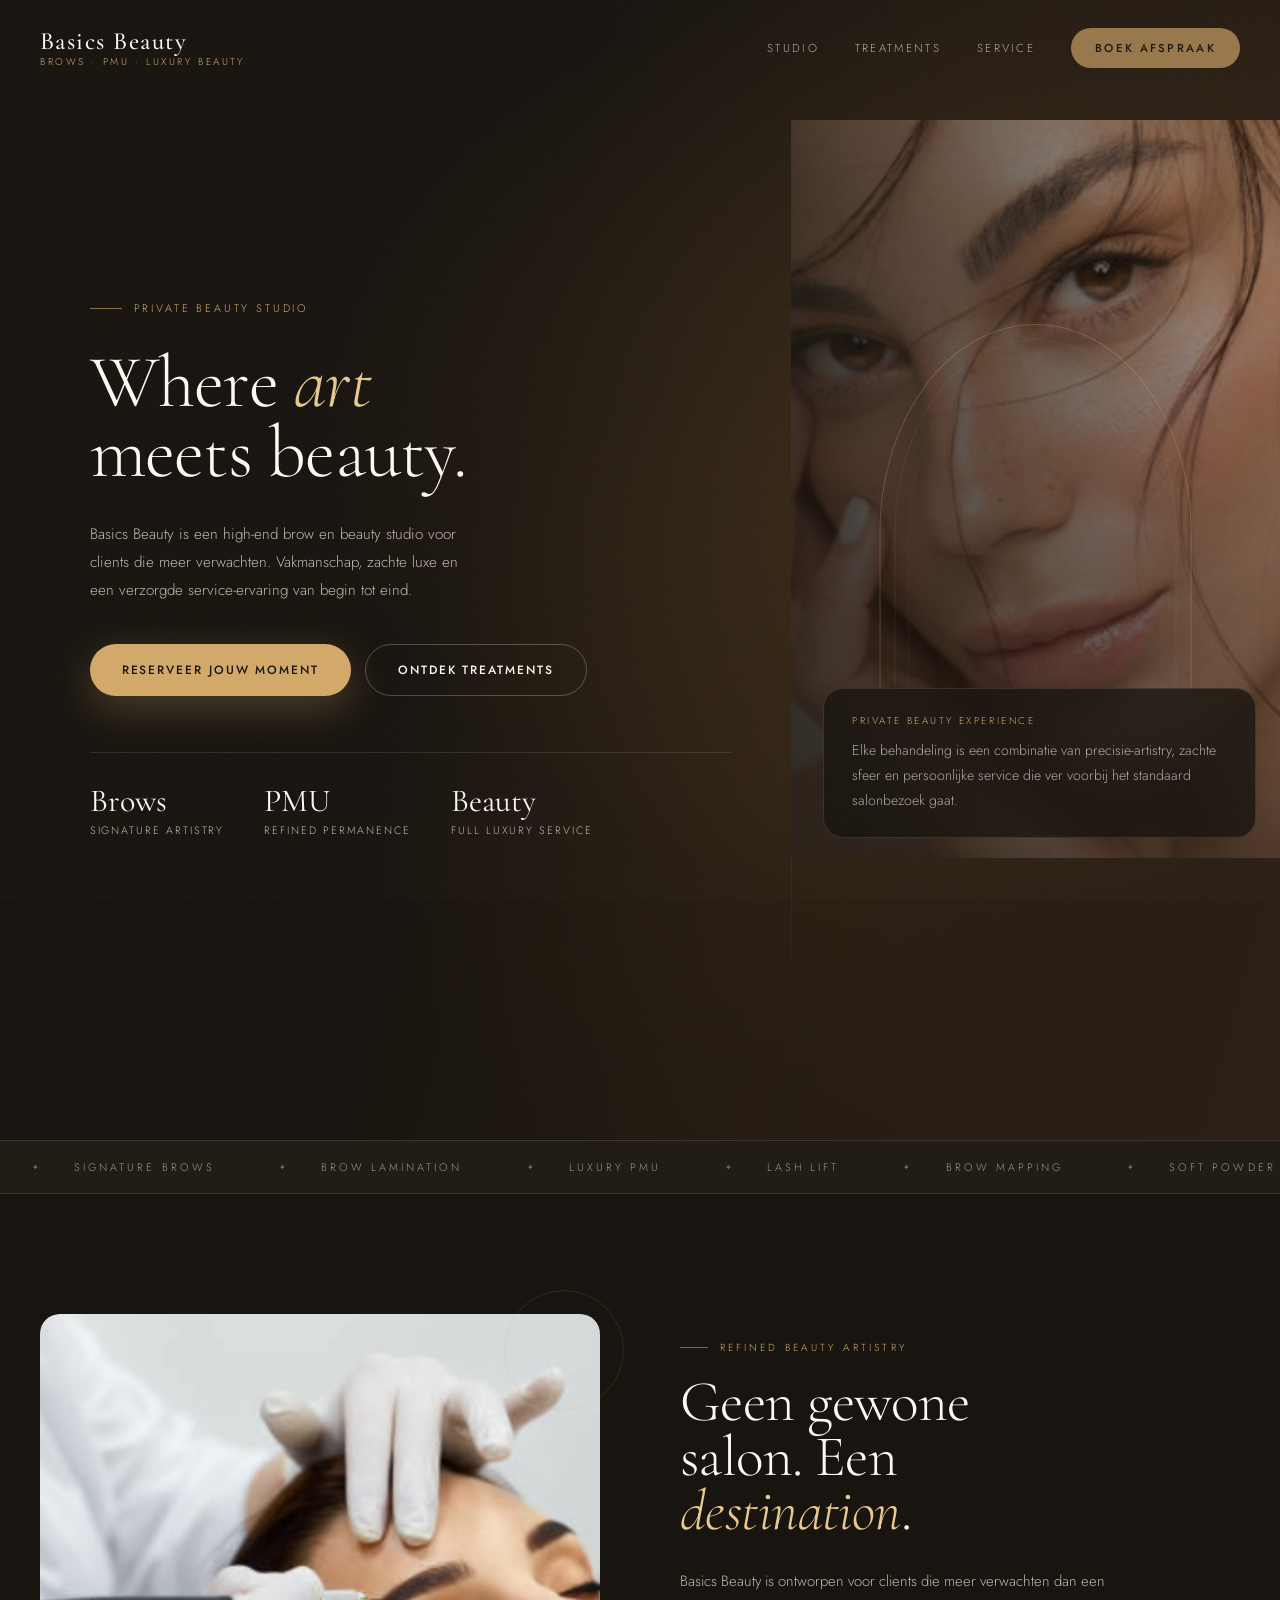
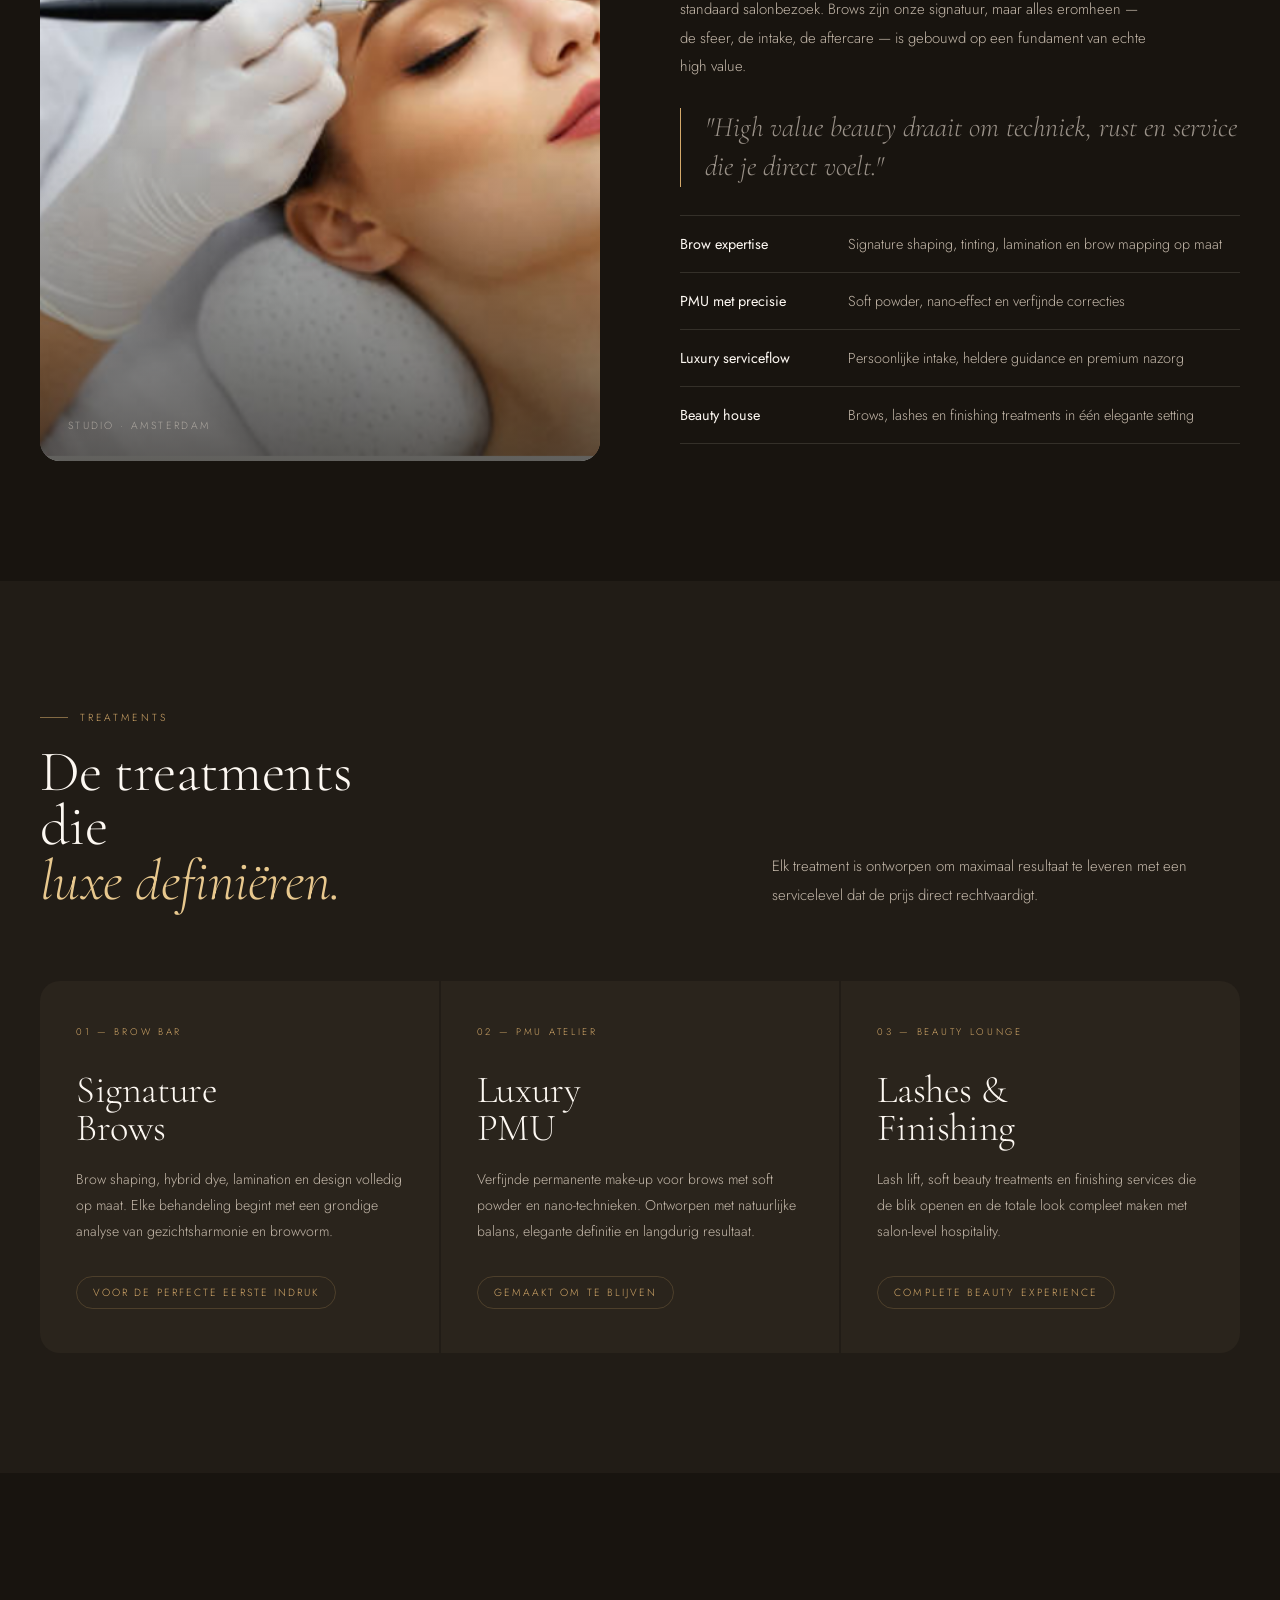
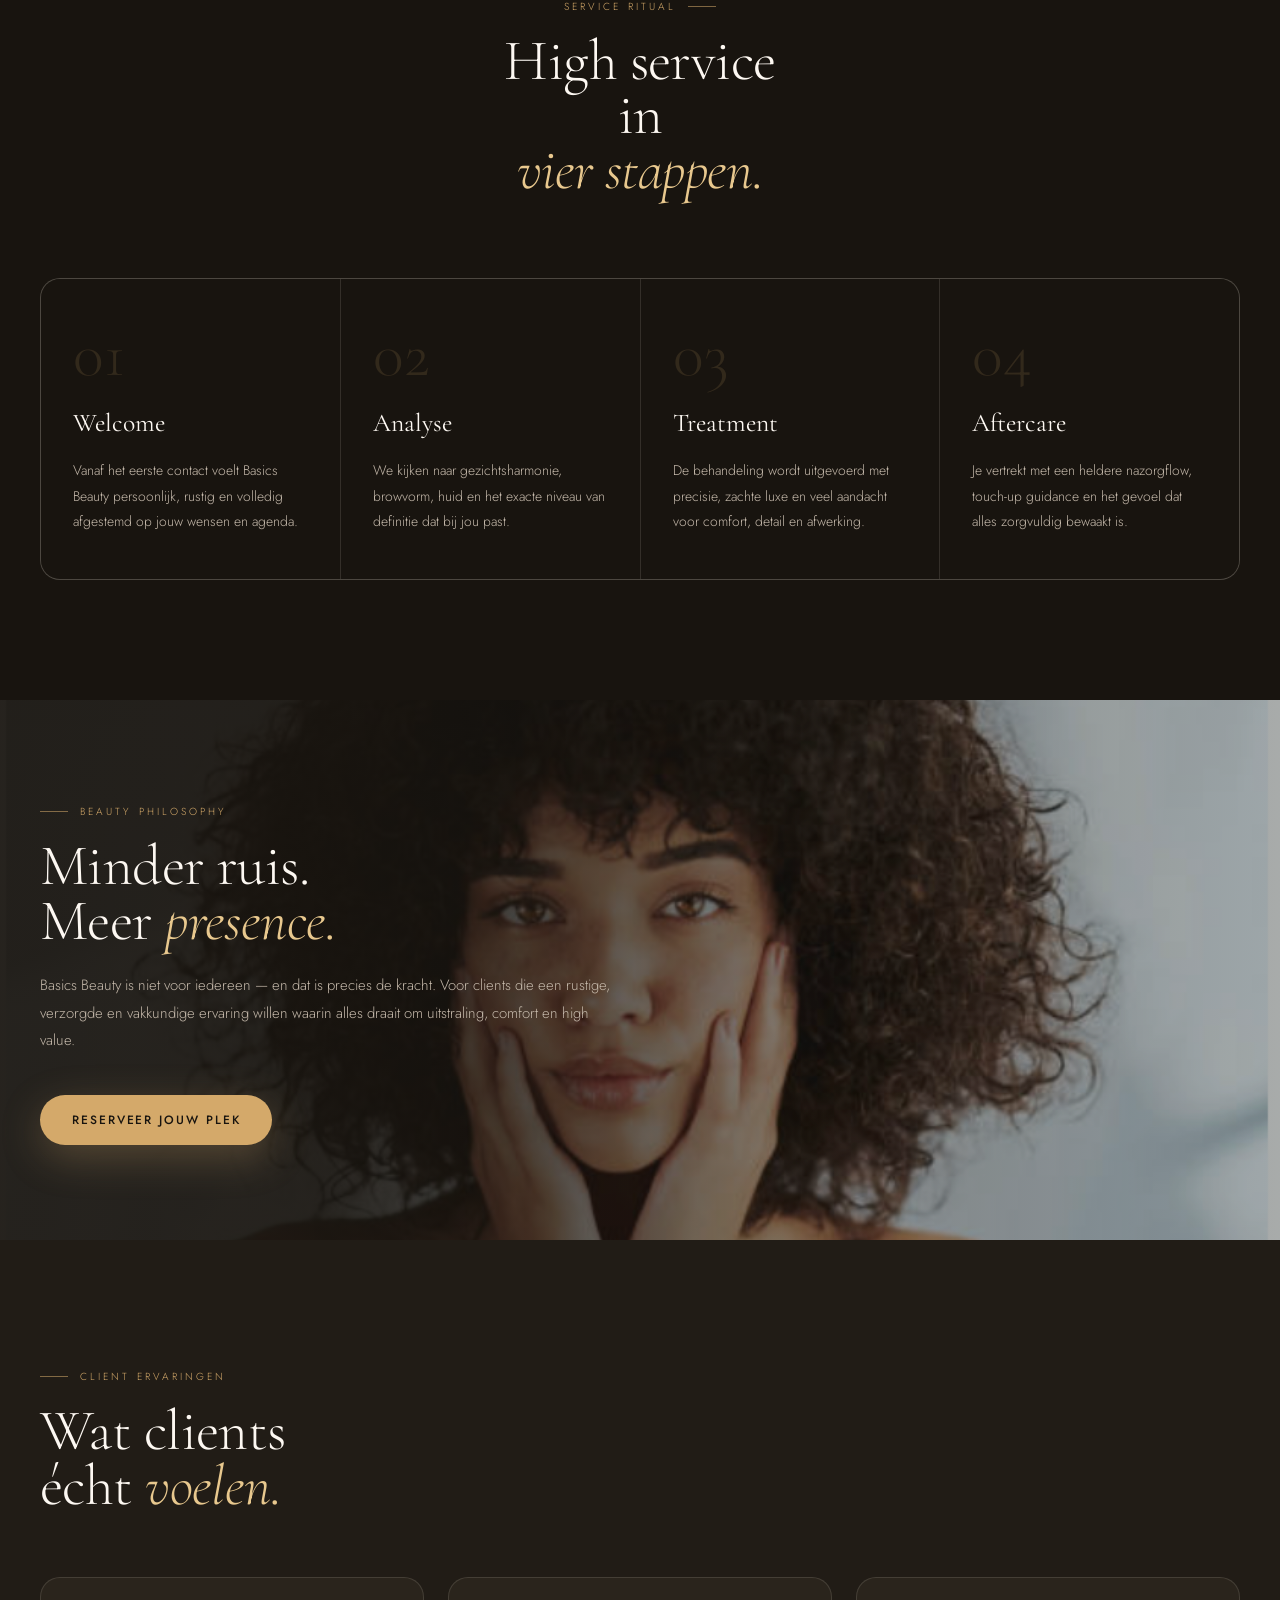
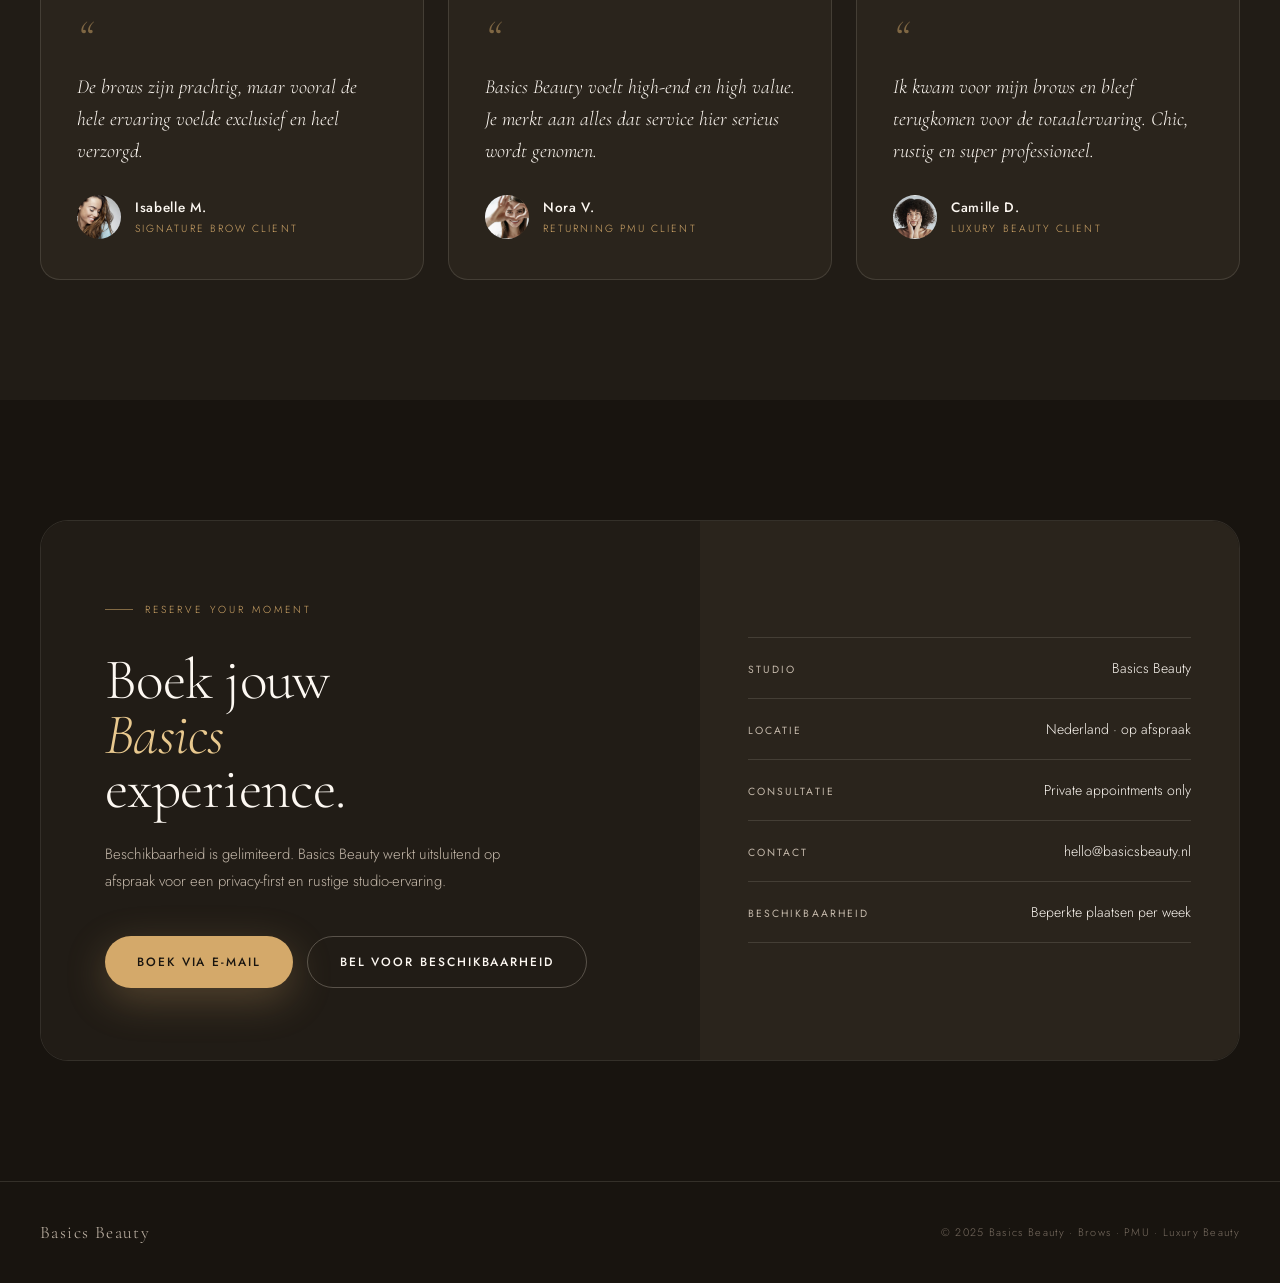
==== index super stylish.html @ 81347821 "Add test page with large centered logo" ====
<!DOCTYPE html>
<html lang="nl">
<head>
  <meta charset="UTF-8">
  <meta name="viewport" content="width=device-width, initial-scale=1.0">
  <title>Basics Beauty — Signature Brows & Luxury Beauty</title>
  <meta name="description" content="Basics Beauty — High-end brow artistry, PMU en luxury beauty treatments in een private studio-omgeving.">
  <link rel="preconnect" href="https://fonts.googleapis.com">
  <link rel="preconnect" href="https://fonts.gstatic.com" crossorigin>
  <link href="https://fonts.googleapis.com/css2?family=Cormorant+Garamond:ital,wght@0,300;0,400;0,500;0,600;1,300;1,400;1,500&family=Jost:wght@300;400;500;600&display=swap" rel="stylesheet">
  <style>
    :root {
      --bg:        #18140f;
      --surface:   #211c16;
      --card:      #2a241c;
      --border:    rgba(255,243,228,0.12);
      --text:      #fdf8f2;
      --muted:     #c4b8aa;
      --faint:     #7a6e62;
      --gold:      #d4a96a;
      --gold-lt:   #e8c88e;
      --gold-dim:  rgba(212,169,106,0.15);
      --gold-glow: rgba(212,169,106,0.08);
      --radius-lg: 20px;
      --radius-sm: 12px;
      --max:       1200px;
      --ease:      cubic-bezier(.22,.84,.36,1);
    }

    *, *::before, *::after { box-sizing: border-box; margin: 0; padding: 0; }
    html { scroll-behavior: smooth; }

    body {
      font-family: "Jost", sans-serif;
      font-weight: 300;
      background: var(--bg);
      color: var(--text);
      min-height: 100vh;
      -webkit-font-smoothing: antialiased;
    }

    /* ── subtle grain overlay ── */
    body::after {
      content: "";
      position: fixed; inset: 0;
      background-image: url("data:image/svg+xml,%3Csvg viewBox='0 0 512 512' xmlns='http://www.w3.org/2000/svg'%3E%3Cfilter id='n'%3E%3CfeTurbulence type='fractalNoise' baseFrequency='0.75' numOctaves='4' stitchTiles='stitch'/%3E%3C/filter%3E%3Crect width='100%25' height='100%25' filter='url(%23n)' opacity='1'/%3E%3C/svg%3E");
      opacity: 0.028;
      pointer-events: none;
      z-index: 9999;
    }

    a { color: inherit; text-decoration: none; }
    img { max-width: 100%; display: block; }

    .shell {
      width: min(var(--max), calc(100% - 48px));
      margin: 0 auto;
    }

    /* ─────────── NAV ─────────── */
    .nav-wrap {
      position: fixed; top: 0; left: 0; right: 0;
      z-index: 100;
      padding: 28px 0;
      transition: padding 400ms var(--ease), background 400ms var(--ease);
    }
    .nav-wrap.scrolled {
      padding: 16px 0;
      background: rgba(12,10,8,0.88);
      backdrop-filter: blur(24px);
      border-bottom: 1px solid var(--border);
    }
    .nav-inner {
      display: flex;
      align-items: center;
      justify-content: space-between;
    }
    .logo {
      display: flex;
      flex-direction: column;
      line-height: 1;
      gap: 3px;
    }
    .logo-main {
      font-family: "Cormorant Garamond", serif;
      font-weight: 500;
      font-size: 1.55rem;
      letter-spacing: 0.06em;
      color: var(--text);
    }
    .logo-sub {
      font-size: 0.62rem;
      letter-spacing: 0.26em;
      text-transform: uppercase;
      color: var(--gold);
    }
    .nav-links {
      display: flex;
      align-items: center;
      gap: 36px;
    }
    .nav-links a {
      font-size: 0.72rem;
      letter-spacing: 0.2em;
      text-transform: uppercase;
      color: var(--text);
      opacity: 0.65;
      transition: color 220ms, opacity 220ms;
    }
    .nav-links a:hover { opacity: 1; }
    .btn-nav {
      font-size: 0.72rem;
      letter-spacing: 0.18em;
      text-transform: uppercase;
      color: var(--bg) !important;
      background: var(--gold);
      padding: 12px 24px;
      border-radius: 999px;
      font-weight: 500;
      transition: background 220ms, transform 220ms;
    }
    .btn-nav:hover {
      background: var(--gold-lt);
      transform: translateY(-1px);
    }

    /* ─────────── HERO ─────────── */
    .hero {
      position: relative;
      overflow: hidden;
    }

    /* Full background — warmer on the right for depth */
    .hero-bg {
      position: absolute;
      inset: 0;
      background:
        radial-gradient(ellipse at 78% 38%, rgba(160,110,55,0.22), transparent 48%),
        radial-gradient(ellipse at 62% 70%, rgba(120,80,35,0.12), transparent 38%),
        linear-gradient(105deg, #18140f 0%, #18140f 38%, #221a12 62%, #2c2016 100%);
    }

    /* Subtle golden-ratio vertical division line */
    .hero-divider {
      position: absolute;
      top: 12%;
      bottom: 12%;
      left: 61.8%;
      width: 1px;
      background: linear-gradient(to bottom, transparent, rgba(212,169,106,0.15) 30%, rgba(212,169,106,0.15) 70%, transparent);
      z-index: 1;
    }

    /* Inner grid — full-width, geen shell-centering hier */
    .hero-inner {
      position: relative;
      z-index: 2;
      display: grid;
      grid-template-columns: 61.8fr 38.2fr;
      align-items: stretch;
      min-height: 100svh;
      width: 100%;
    }

    /* Left: copy — padded vanaf viewport-rand */
    .hero-left {
      display: flex;
      flex-direction: column;
      justify-content: flex-start;
      padding: clamp(120px, 20vh, 180px) 60px 80px max(40px, 7vw);
    }

    .hero-eyebrow {
      display: inline-flex;
      align-items: center;
      gap: 12px;
      font-size: 0.68rem;
      letter-spacing: 0.26em;
      text-transform: uppercase;
      color: var(--gold);
      margin-bottom: 32px;
    }
    .hero-eyebrow::before {
      content: "";
      display: block;
      width: 32px;
      height: 1px;
      background: var(--gold);
      opacity: 0.6;
    }
    .hero h1 {
      font-family: "Cormorant Garamond", serif;
      font-weight: 300;
      font-size: clamp(3.6rem, 5.8vw, 7.2rem);
      line-height: 0.94;
      letter-spacing: -0.01em;
      color: var(--text);
    }
    .hero h1 em {
      font-style: italic;
      color: var(--gold-lt);
    }
    .hero-lead {
      margin-top: 32px;
      max-width: 42ch;
      font-size: 0.95rem;
      line-height: 1.85;
      color: var(--muted);
      font-weight: 300;
    }
    .hero-ctas {
      display: flex;
      flex-wrap: wrap;
      gap: 14px;
      margin-top: 40px;
    }
    .btn {
      display: inline-flex;
      align-items: center;
      gap: 10px;
      padding: 16px 32px;
      border-radius: 999px;
      font-size: 0.75rem;
      letter-spacing: 0.16em;
      text-transform: uppercase;
      font-weight: 500;
      transition: transform 220ms var(--ease), box-shadow 220ms, background 220ms;
      cursor: pointer;
      border: none;
    }
    .btn:hover { transform: translateY(-2px); }
    .btn-primary {
      background: var(--gold);
      color: var(--bg);
      box-shadow: 0 12px 40px rgba(212,169,106,0.28);
    }
    .btn-primary:hover {
      background: var(--gold-lt);
      box-shadow: 0 18px 50px rgba(212,169,106,0.38);
    }
    .btn-outline {
      background: transparent;
      color: var(--text);
      border: 1px solid rgba(255,243,228,0.25);
    }
    .btn-outline:hover { border-color: rgba(255,243,228,0.45); }

    .hero-stats {
      display: flex;
      gap: 40px;
      margin-top: 56px;
      padding-top: 32px;
      border-top: 1px solid var(--border);
    }
    .stat strong {
      display: block;
      font-family: "Cormorant Garamond", serif;
      font-weight: 400;
      font-size: 2rem;
      color: var(--text);
      line-height: 1;
    }
    .stat span {
      font-size: 0.67rem;
      letter-spacing: 0.18em;
      text-transform: uppercase;
      color: var(--muted);
      margin-top: 6px;
      display: block;
    }

    /* Right: arch + badge — the 38.2% visual column */
    .hero-right {
      position: relative;
      overflow: hidden;
      align-self: start;
      height: 82svh;
      max-height: 820px;
    }
    .hero-right-img {
      position: absolute;
      inset: 0;
      width: 100%;
      height: 100%;
      object-fit: cover;
      object-position: center 20%;
    }
    .hero-right-overlay {
      position: absolute;
      inset: 0;
      z-index: 1;
      background:
        linear-gradient(to left, rgba(24,20,15,0.18) 0%, rgba(24,20,15,0.72) 100%),
        linear-gradient(to bottom, rgba(24,20,15,0.2) 0%, rgba(24,20,15,0.55) 100%);
    }

    /* Arch + badge above the image overlay */
    .hero-arc {
      position: absolute;
      width: 64%;
      aspect-ratio: 0.78;
      border: 1px solid rgba(212,169,106,0.28);
      border-radius: 50% 50% 0 0 / 52% 52% 0 0;
      bottom: 18%;
      left: 50%;
      transform: translateX(-50%);
      z-index: 2;
    }
    .hero-arc::before {
      content: "";
      position: absolute;
      inset: 14px;
      border-radius: inherit;
      border: 1px solid rgba(212,169,106,0.10);
    }
    .hero-arc::after {
      content: "";
      position: absolute;
      inset: 28px;
      border-radius: inherit;
      border: 1px solid rgba(212,169,106,0.06);
    }

    /* Badge — absoluut verankerd onderaan rechterkolom */
    .hero-badge {
      position: absolute;
      bottom: 20px;
      left: 32px;
      right: 24px;
      z-index: 2;
      padding: 24px 28px;
      background: rgba(24,20,15,0.78);
      backdrop-filter: blur(24px);
      border: 1px solid var(--border);
      border-radius: var(--radius-lg);
    }
    .hero-badge-label {
      font-size: 0.62rem;
      letter-spacing: 0.26em;
      text-transform: uppercase;
      color: var(--gold);
      margin-bottom: 10px;
    }
    .hero-badge p {
      font-size: 0.88rem;
      line-height: 1.78;
      color: rgba(253,248,242,0.65);
      font-weight: 300;
    }

    /* ─────────── MARQUEE STRIP ─────────── */
    .marquee-wrap {
      overflow: hidden;
      border-top: 1px solid var(--border);
      border-bottom: 1px solid var(--border);
      padding: 18px 0;
      background: var(--surface);
    }
    .marquee-track {
      display: flex;
      gap: 0;
      white-space: nowrap;
      animation: marquee 28s linear infinite;
    }
    .marquee-item {
      display: inline-flex;
      align-items: center;
      gap: 32px;
      padding: 0 32px;
      font-size: 0.68rem;
      letter-spacing: 0.28em;
      text-transform: uppercase;
      color: var(--text);
      opacity: 0.55;
    }
    .marquee-item::before {
      content: "✦";
      color: var(--gold);
      font-size: 0.5rem;
    }
    @keyframes marquee {
      from { transform: translateX(0); }
      to   { transform: translateX(-50%); }
    }

    /* ─────────── SECTION BASE ─────────── */
    section { padding: 120px 0; }
    .section-label {
      display: inline-flex;
      align-items: center;
      gap: 12px;
      font-size: 0.64rem;
      letter-spacing: 0.3em;
      text-transform: uppercase;
      color: var(--gold);
      margin-bottom: 20px;
    }
    .section-label::before {
      content: "";
      display: block;
      width: 28px;
      height: 1px;
      background: var(--gold);
      opacity: 0.55;
    }
    .section-title {
      font-family: "Cormorant Garamond", serif;
      font-weight: 300;
      font-size: clamp(2.8rem, 4.5vw, 5.5rem);
      line-height: 0.95;
      letter-spacing: -0.01em;
      color: var(--text);
      max-width: 12ch;
    }
    .section-title em { font-style: italic; color: var(--gold-lt); }
    .section-body {
      font-size: 0.93rem;
      line-height: 1.9;
      color: var(--muted);
      max-width: 52ch;
      font-weight: 300;
    }

    /* ─────────── ABOUT / STORY ─────────── */
    .about-grid {
      display: grid;
      grid-template-columns: 1fr 1fr;
      gap: 80px;
      align-items: center;
    }
    .about-image-wrap {
      position: relative;
    }
    .about-image {
      aspect-ratio: 3/4;
      border-radius: var(--radius-lg);
      overflow: hidden;
      position: relative;
    }
    .about-image img {
      width: 100%;
      height: 100%;
      object-fit: cover;
      object-position: center top;
      display: block;
    }
    .about-image::after {
      content: "";
      position: absolute;
      inset: 0;
      background: linear-gradient(180deg, transparent 55%, rgba(24,20,15,0.65) 100%);
      pointer-events: none;
    }
    .about-image-label {
      position: absolute;
      bottom: 28px;
      left: 28px;
      right: 28px;
      font-size: 0.65rem;
      letter-spacing: 0.22em;
      text-transform: uppercase;
      color: rgba(240,229,216,0.5);
    }
    .about-accent {
      position: absolute;
      top: -24px;
      right: -24px;
      width: 120px;
      height: 120px;
      border: 1px solid rgba(200,160,98,0.15);
      border-radius: 50%;
    }
    .about-content { display: flex; flex-direction: column; gap: 28px; }
    .about-content .section-title { max-width: 14ch; }
    .pull-quote {
      font-family: "Cormorant Garamond", serif;
      font-style: italic;
      font-size: 1.75rem;
      line-height: 1.4;
      color: rgba(240,229,216,0.6);
      border-left: 1px solid var(--gold);
      padding-left: 24px;
      font-weight: 300;
    }
    .feature-list {
      list-style: none;
      display: flex;
      flex-direction: column;
      gap: 0;
    }
    .feature-list li {
      display: flex;
      align-items: baseline;
      gap: 18px;
      padding: 18px 0;
      border-bottom: 1px solid var(--border);
      font-size: 0.9rem;
      color: var(--muted);
      font-weight: 300;
    }
    .feature-list li strong {
      color: var(--text);
      font-weight: 400;
      min-width: 150px;
      flex-shrink: 0;
    }
    .feature-list li:first-child { border-top: 1px solid var(--border); }

    /* ─────────── SERVICES ─────────── */
    .services-section { background: var(--surface); }
    .services-header {
      display: flex;
      align-items: flex-end;
      justify-content: space-between;
      gap: 40px;
      margin-bottom: 72px;
    }
    .services-grid {
      display: grid;
      grid-template-columns: repeat(3, 1fr);
      gap: 2px;
    }
    .service-item {
      background: var(--card);
      padding: 44px 36px;
      position: relative;
      overflow: hidden;
      transition: background 300ms;
    }
    .service-item:first-child { border-radius: var(--radius-lg) 0 0 var(--radius-lg); }
    .service-item:last-child  { border-radius: 0 var(--radius-lg) var(--radius-lg) 0; }
    .service-item::before {
      content: "";
      position: absolute;
      inset: 0;
      background: linear-gradient(135deg, var(--gold-dim), transparent 60%);
      opacity: 0;
      transition: opacity 400ms;
    }
    .service-item:hover::before { opacity: 1; }
    .service-item:hover { background: #201c18; }
    .service-num {
      font-size: 0.6rem;
      letter-spacing: 0.28em;
      text-transform: uppercase;
      color: var(--gold);
      margin-bottom: 32px;
    }
    .service-item h3 {
      font-family: "Cormorant Garamond", serif;
      font-weight: 300;
      font-size: 2.4rem;
      line-height: 1;
      letter-spacing: -0.01em;
      color: var(--text);
      margin-bottom: 18px;
    }
    .service-item p {
      font-size: 0.88rem;
      line-height: 1.85;
      color: var(--muted);
      font-weight: 300;
      margin-bottom: 32px;
    }
    .service-tag {
      display: inline-flex;
      align-items: center;
      gap: 8px;
      font-size: 0.65rem;
      letter-spacing: 0.2em;
      text-transform: uppercase;
      color: var(--gold);
      padding: 8px 16px;
      border: 1px solid rgba(200,160,98,0.22);
      border-radius: 999px;
    }

    /* ─────────── RITUAL ─────────── */
    .ritual-header { text-align: center; margin-bottom: 80px; }
    .ritual-header .section-label { justify-content: center; }
    .ritual-header .section-label::before { display: none; }
    .ritual-header .section-label::after {
      content: "";
      display: block;
      width: 28px;
      height: 1px;
      background: var(--gold);
      opacity: 0.55;
    }
    .ritual-header .section-title {
      margin: 0 auto;
      text-align: center;
    }
    .ritual-grid {
      display: grid;
      grid-template-columns: repeat(4, 1fr);
      gap: 1px;
      background: var(--border);
      border: 1px solid var(--border);
      border-radius: var(--radius-lg);
      overflow: hidden;
    }
    .ritual-step {
      background: var(--bg);
      padding: 44px 32px;
      display: flex;
      flex-direction: column;
      gap: 20px;
    }
    .ritual-step:hover { background: var(--surface); }
    .ritual-num {
      font-family: "Cormorant Garamond", serif;
      font-size: 4rem;
      line-height: 1;
      font-weight: 300;
      color: rgba(200,160,98,0.15);
    }
    .ritual-step h3 {
      font-family: "Cormorant Garamond", serif;
      font-weight: 400;
      font-size: 1.6rem;
      color: var(--text);
    }
    .ritual-step p {
      font-size: 0.87rem;
      line-height: 1.85;
      color: var(--muted);
      font-weight: 300;
    }

    /* ─────────── TESTIMONIALS ─────────── */
    .testimonials-section { background: var(--surface); }
    .testimonials-grid {
      display: grid;
      grid-template-columns: repeat(3, 1fr);
      gap: 24px;
      margin-top: 64px;
    }
    .testimonial {
      background: var(--card);
      border: 1px solid var(--border);
      border-radius: var(--radius-lg);
      padding: 40px 36px;
      display: flex;
      flex-direction: column;
      gap: 28px;
    }
    .testimonial-quote {
      font-family: "Cormorant Garamond", serif;
      font-style: italic;
      font-size: 1.25rem;
      line-height: 1.6;
      font-weight: 300;
      color: var(--text);
      flex: 1;
    }
    .testimonial-quote::before {
      content: "\201C";
      display: block;
      font-size: 3rem;
      line-height: 0.8;
      margin-bottom: 14px;
      color: var(--gold);
      opacity: 0.5;
    }
    .testimonial-avatar {
      width: 44px;
      height: 44px;
      border-radius: 50%;
      overflow: hidden;
      flex-shrink: 0;
    }
    .testimonial-avatar img {
      width: 100%;
      height: 100%;
      object-fit: cover;
      object-position: center top;
      filter: grayscale(30%);
    }
    .testimonial-author {
      display: flex;
      align-items: center;
      gap: 14px;
    }
    .testimonial-author strong {
      display: block;
      font-size: 0.85rem;
      font-weight: 500;
      color: var(--text);
      letter-spacing: 0.05em;
    }
    .testimonial-author span {
      font-size: 0.65rem;
      letter-spacing: 0.2em;
      text-transform: uppercase;
      color: var(--gold);
      margin-top: 4px;
      display: block;
    }

    /* ─────────── FULL-WIDTH STRIP ─────────── */
    .strip {
      min-height: 540px;
      position: relative;
      overflow: hidden;
      display: flex;
      align-items: center;
    }
    .strip-bg {
      position: absolute;
      inset: 0;
      overflow: hidden;
    }
    .strip-bg img {
      width: 100%;
      height: 100%;
      object-fit: cover;
      object-position: center center;
      filter: brightness(0.88);
    }
    .strip-bg::after {
      content: "";
      position: absolute;
      inset: 0;
      background: linear-gradient(to right, rgba(24,20,15,0.92) 25%, rgba(24,20,15,0.35) 65%, rgba(24,20,15,0.2) 100%);
      z-index: 1;
    }
    .strip-content {
      position: relative;
      z-index: 2;
      max-width: 580px;
    }
    .strip-content .section-title { max-width: none; }
    .strip-content p {
      font-size: 0.93rem;
      line-height: 1.85;
      color: var(--muted);
      margin: 24px 0 40px;
    }

    /* ─────────── BOOKING / CTA ─────────── */
    .booking-section { background: var(--bg); }
    .booking-wrap {
      border: 1px solid var(--border);
      border-radius: 28px;
      overflow: hidden;
      display: grid;
      grid-template-columns: 1.1fr 0.9fr;
    }
    .booking-left {
      padding: 72px 64px;
      background: var(--surface);
    }
    .booking-left .section-title { margin-top: 16px; }
    .booking-left p {
      margin: 24px 0 40px;
      font-size: 0.93rem;
      line-height: 1.85;
      color: var(--muted);
      max-width: 46ch;
    }
    .booking-actions { display: flex; flex-wrap: wrap; gap: 14px; }
    .booking-right {
      background: var(--card);
      padding: 64px 48px;
      display: flex;
      flex-direction: column;
      justify-content: center;
      gap: 0;
    }
    .info-row {
      display: flex;
      justify-content: space-between;
      align-items: baseline;
      gap: 20px;
      padding: 20px 0;
      border-bottom: 1px solid var(--border);
      font-size: 0.88rem;
    }
    .info-row:first-child { border-top: 1px solid var(--border); }
    .info-row strong {
      color: var(--muted);
      font-size: 0.65rem;
      letter-spacing: 0.2em;
      text-transform: uppercase;
      font-weight: 400;
    }
    .info-row span { color: var(--text); font-weight: 300; }

    /* ─────────── FOOTER ─────────── */
    .footer {
      border-top: 1px solid var(--border);
      padding: 40px 0;
    }
    .footer-inner {
      display: flex;
      align-items: center;
      justify-content: space-between;
      gap: 24px;
    }
    .footer-brand {
      font-family: "Cormorant Garamond", serif;
      font-size: 1.1rem;
      letter-spacing: 0.08em;
      color: var(--muted);
    }
    .footer-copy {
      font-size: 0.68rem;
      letter-spacing: 0.12em;
      color: var(--faint);
    }

    /* ─────────── ANIMATIONS ─────────── */
    .fade-up {
      opacity: 0;
      transform: translateY(32px);
      transition: opacity 900ms var(--ease), transform 900ms var(--ease);
    }
    .fade-up.visible {
      opacity: 1;
      transform: translateY(0);
    }
    .delay-100 { transition-delay: 100ms; }
    .delay-200 { transition-delay: 200ms; }
    .delay-300 { transition-delay: 300ms; }
    .delay-400 { transition-delay: 400ms; }
    .delay-500 { transition-delay: 500ms; }

    /* ─────────── RESPONSIVE ─────────── */
    @media (max-width: 1080px) {
      .hero-inner { grid-template-columns: 1fr; }
      .hero-left { padding: 160px 0 60px; }
      .hero-right { min-height: 360px; }
      .hero-divider { display: none; }
      .about-grid { grid-template-columns: 1fr; gap: 48px; }
      .about-image { aspect-ratio: 4/3; }
      .services-grid { grid-template-columns: 1fr; gap: 2px; }
      .service-item:first-child { border-radius: var(--radius-lg) var(--radius-lg) 0 0; }
      .service-item:last-child  { border-radius: 0 0 var(--radius-lg) var(--radius-lg); }
      .ritual-grid { grid-template-columns: 1fr 1fr; }
      .testimonials-grid { grid-template-columns: 1fr; }
      .booking-wrap { grid-template-columns: 1fr; }
      .booking-left { padding: 48px 36px; }
      .booking-right { padding: 36px; }
    }

    @media (max-width: 680px) {
      section { padding: 80px 0; }
      .shell { width: calc(100% - 32px); }
      .nav-links { gap: 20px; }
      .nav-links a:not(.btn-nav) { display: none; }
      .hero-left { padding-top: 120px; }
      .hero h1 { font-size: clamp(3.2rem, 14vw, 5rem); }
      .services-header { flex-direction: column; align-items: flex-start; gap: 24px; }
      .ritual-grid { grid-template-columns: 1fr; }
      .hero-stats { gap: 24px; flex-wrap: wrap; }
      .footer-inner { flex-direction: column; align-items: flex-start; gap: 12px; }
    }
  </style>
</head>
<body>

  <!-- NAV -->
  <header class="nav-wrap" id="nav">
    <div class="shell nav-inner">
      <a class="logo" href="#top">
        <span class="logo-main">Basics Beauty</span>
        <span class="logo-sub">Brows · PMU · Luxury Beauty</span>
      </a>
      <nav class="nav-links">
        <a href="#over">Studio</a>
        <a href="#treatments">Treatments</a>
        <a href="#ritual">Service</a>
        <a class="btn-nav" href="#boek">Boek afspraak</a>
      </nav>
    </div>
  </header>

  <!-- HERO -->
  <section class="hero" id="top">
    <div class="hero-bg" aria-hidden="true"></div>
    <div class="hero-divider" aria-hidden="true"></div>

    <div class="hero-inner">
      <div class="hero-left fade-up">
        <div class="hero-eyebrow">Private Beauty Studio</div>
        <h1>Where <em>art</em><br>meets beauty.</h1>
        <p class="hero-lead">
          Basics Beauty is een high-end brow en beauty studio voor clients die meer verwachten.
          Vakmanschap, zachte luxe en een verzorgde service-ervaring van begin tot eind.
        </p>
        <div class="hero-ctas">
          <a class="btn btn-primary" href="#boek">Reserveer jouw moment</a>
          <a class="btn btn-outline" href="#treatments">Ontdek treatments</a>
        </div>
        <div class="hero-stats">
          <div class="stat">
            <strong>Brows</strong>
            <span>Signature artistry</span>
          </div>
          <div class="stat">
            <strong>PMU</strong>
            <span>Refined permanence</span>
          </div>
          <div class="stat">
            <strong>Beauty</strong>
            <span>Full luxury service</span>
          </div>
        </div>
      </div>

      <div class="hero-right">
        <img class="hero-right-img" src="assets/image/nr3.png" alt="Beauty portret">
        <div class="hero-right-overlay" aria-hidden="true"></div>
        <div class="hero-arc" aria-hidden="true"></div>
        <div class="hero-badge fade-up delay-300">
          <div class="hero-badge-label">Private Beauty Experience</div>
          <p>
            Elke behandeling is een combinatie van precisie-artistry, zachte sfeer
            en persoonlijke service die ver voorbij het standaard salonbezoek gaat.
          </p>
        </div>
      </div>
    </div>
  </section>

  <!-- MARQUEE -->
  <div class="marquee-wrap" aria-hidden="true">
    <div class="marquee-track">
      <span class="marquee-item">Signature Brows</span>
      <span class="marquee-item">Brow Lamination</span>
      <span class="marquee-item">Luxury PMU</span>
      <span class="marquee-item">Lash Lift</span>
      <span class="marquee-item">Brow Mapping</span>
      <span class="marquee-item">Soft Powder Brows</span>
      <span class="marquee-item">Nano Effect</span>
      <span class="marquee-item">High-End Service</span>
      <span class="marquee-item">Private Studio</span>
      <span class="marquee-item">Signature Brows</span>
      <span class="marquee-item">Brow Lamination</span>
      <span class="marquee-item">Luxury PMU</span>
      <span class="marquee-item">Lash Lift</span>
      <span class="marquee-item">Brow Mapping</span>
      <span class="marquee-item">Soft Powder Brows</span>
      <span class="marquee-item">Nano Effect</span>
      <span class="marquee-item">High-End Service</span>
      <span class="marquee-item">Private Studio</span>
    </div>
  </div>

  <main>

    <!-- ABOUT -->
    <section id="over">
      <div class="shell about-grid">
        <div class="about-image-wrap fade-up">
          <div class="about-image">
            <img src="assets/image/nr4.png" alt="Beauty studio portret">
          </div>
          <div class="about-image-label">Studio · Amsterdam</div>
          <div class="about-accent" aria-hidden="true"></div>
        </div>
        <div class="about-content">
          <div class="fade-up">
            <div class="section-label">Refined Beauty Artistry</div>
            <h2 class="section-title">Geen gewone salon. Een <em>destination</em>.</h2>
          </div>
          <p class="section-body fade-up delay-100">
            Basics Beauty is ontworpen voor clients die meer verwachten dan een standaard salonbezoek.
            Brows zijn onze signatuur, maar alles eromheen — de sfeer, de intake, de aftercare —
            is gebouwd op een fundament van echte high value.
          </p>
          <div class="pull-quote fade-up delay-200">
            "High value beauty draait om techniek, rust en service die je direct voelt."
          </div>
          <ul class="feature-list fade-up delay-300">
            <li>
              <strong>Brow expertise</strong>
              <span>Signature shaping, tinting, lamination en brow mapping op maat</span>
            </li>
            <li>
              <strong>PMU met precisie</strong>
              <span>Soft powder, nano-effect en verfijnde correcties</span>
            </li>
            <li>
              <strong>Luxury serviceflow</strong>
              <span>Persoonlijke intake, heldere guidance en premium nazorg</span>
            </li>
            <li>
              <strong>Beauty house</strong>
              <span>Brows, lashes en finishing treatments in één elegante setting</span>
            </li>
          </ul>
        </div>
      </div>
    </section>

    <!-- SERVICES -->
    <section id="treatments" class="services-section">
      <div class="shell">
        <div class="services-header">
          <div class="fade-up">
            <div class="section-label">Treatments</div>
            <h2 class="section-title">De treatments die<br><em>luxe definiëren.</em></h2>
          </div>
          <p class="section-body fade-up delay-200">
            Elk treatment is ontworpen om maximaal resultaat te leveren met een servicelevel dat de prijs direct rechtvaardigt.
          </p>
        </div>
        <div class="services-grid">
          <article class="service-item fade-up delay-100">
            <div class="service-num">01 — Brow Bar</div>
            <h3>Signature<br>Brows</h3>
            <p>
              Brow shaping, hybrid dye, lamination en design volledig op maat.
              Elke behandeling begint met een grondige analyse van gezichtsharmonie en browvorm.
            </p>
            <div class="service-tag">Voor de perfecte eerste indruk</div>
          </article>
          <article class="service-item fade-up delay-200">
            <div class="service-num">02 — PMU Atelier</div>
            <h3>Luxury<br>PMU</h3>
            <p>
              Verfijnde permanente make-up voor brows met soft powder en nano-technieken.
              Ontworpen met natuurlijke balans, elegante definitie en langdurig resultaat.
            </p>
            <div class="service-tag">Gemaakt om te blijven</div>
          </article>
          <article class="service-item fade-up delay-300">
            <div class="service-num">03 — Beauty Lounge</div>
            <h3>Lashes &amp;<br>Finishing</h3>
            <p>
              Lash lift, soft beauty treatments en finishing services die de blik openen
              en de totale look compleet maken met salon-level hospitality.
            </p>
            <div class="service-tag">Complete beauty experience</div>
          </article>
        </div>
      </div>
    </section>

    <!-- RITUAL -->
    <section id="ritual">
      <div class="shell">
        <div class="ritual-header fade-up">
          <div class="section-label">Service Ritual</div>
          <h2 class="section-title">High service in<br><em>vier stappen.</em></h2>
        </div>
        <div class="ritual-grid">
          <article class="ritual-step fade-up delay-100">
            <div class="ritual-num">01</div>
            <h3>Welcome</h3>
            <p>Vanaf het eerste contact voelt Basics Beauty persoonlijk, rustig en volledig afgestemd op jouw wensen en agenda.</p>
          </article>
          <article class="ritual-step fade-up delay-200">
            <div class="ritual-num">02</div>
            <h3>Analyse</h3>
            <p>We kijken naar gezichtsharmonie, browvorm, huid en het exacte niveau van definitie dat bij jou past.</p>
          </article>
          <article class="ritual-step fade-up delay-300">
            <div class="ritual-num">03</div>
            <h3>Treatment</h3>
            <p>De behandeling wordt uitgevoerd met precisie, zachte luxe en veel aandacht voor comfort, detail en afwerking.</p>
          </article>
          <article class="ritual-step fade-up delay-400">
            <div class="ritual-num">04</div>
            <h3>Aftercare</h3>
            <p>Je vertrekt met een heldere nazorgflow, touch-up guidance en het gevoel dat alles zorgvuldig bewaakt is.</p>
          </article>
        </div>
      </div>
    </section>

    <!-- STRIP / BRAND STATEMENT -->
    <div class="strip">
      <div class="strip-bg" aria-hidden="true">
        <img src="assets/image/Scherm­afbeelding%202026-03-25%20om%2012.27.34.png" alt="">
      </div>
      <div class="shell">
        <div class="strip-content fade-up">
          <div class="section-label">Beauty Philosophy</div>
          <h2 class="section-title">Minder ruis.<br>Meer <em>presence.</em></h2>
          <p>
            Basics Beauty is niet voor iedereen — en dat is precies de kracht.
            Voor clients die een rustige, verzorgde en vakkundige ervaring willen
            waarin alles draait om uitstraling, comfort en high value.
          </p>
          <a class="btn btn-primary" href="#boek">Reserveer jouw plek</a>
        </div>
      </div>
    </div>

    <!-- TESTIMONIALS -->
    <section class="testimonials-section">
      <div class="shell">
        <div class="fade-up">
          <div class="section-label">Client Ervaringen</div>
          <h2 class="section-title">Wat clients<br>écht <em>voelen.</em></h2>
        </div>
        <div class="testimonials-grid">
          <article class="testimonial fade-up delay-100">
            <div class="testimonial-quote">
              De brows zijn prachtig, maar vooral de hele ervaring voelde exclusief en heel verzorgd.
            </div>
            <div class="testimonial-author">
              <div class="testimonial-avatar">
                <img src="assets/image/Scherm­afbeelding%202026-03-25%20om%2012.27.57.png" alt="Isabelle M.">
              </div>
              <div>
                <strong>Isabelle M.</strong>
                <span>Signature Brow Client</span>
              </div>
            </div>
          </article>
          <article class="testimonial fade-up delay-200">
            <div class="testimonial-quote">
              Basics Beauty voelt high-end en high value. Je merkt aan alles dat service hier serieus wordt genomen.
            </div>
            <div class="testimonial-author">
              <div class="testimonial-avatar">
                <img src="assets/image/Scherm­afbeelding%202026-03-25%20om%2012.27.47.png" alt="Nora V.">
              </div>
              <div>
                <strong>Nora V.</strong>
                <span>Returning PMU Client</span>
              </div>
            </div>
          </article>
          <article class="testimonial fade-up delay-300">
            <div class="testimonial-quote">
              Ik kwam voor mijn brows en bleef terugkomen voor de totaalervaring. Chic, rustig en super professioneel.
            </div>
            <div class="testimonial-author">
              <div class="testimonial-avatar">
                <img src="assets/image/Scherm­afbeelding%202026-03-25%20om%2012.27.34.png" alt="Camille D.">
              </div>
              <div>
                <strong>Camille D.</strong>
                <span>Luxury Beauty Client</span>
              </div>
            </div>
          </article>
        </div>
      </div>
    </section>

    <!-- BOOKING -->
    <section id="boek" class="booking-section">
      <div class="shell">
        <div class="booking-wrap fade-up">
          <div class="booking-left">
            <div class="section-label">Reserve Your Moment</div>
            <h2 class="section-title">Boek jouw <em>Basics</em><br>experience.</h2>
            <p>
              Beschikbaarheid is gelimiteerd. Basics Beauty werkt uitsluitend op afspraak
              voor een privacy-first en rustige studio-ervaring.
            </p>
            <div class="booking-actions">
              <a class="btn btn-primary" href="mailto:hello@basicsbeauty.nl">Boek via e-mail</a>
              <a class="btn btn-outline" href="tel:+310612345678">Bel voor beschikbaarheid</a>
            </div>
          </div>
          <div class="booking-right">
            <div class="info-row">
              <strong>Studio</strong>
              <span>Basics Beauty</span>
            </div>
            <div class="info-row">
              <strong>Locatie</strong>
              <span>Nederland · op afspraak</span>
            </div>
            <div class="info-row">
              <strong>Consultatie</strong>
              <span>Private appointments only</span>
            </div>
            <div class="info-row">
              <strong>Contact</strong>
              <span>hello@basicsbeauty.nl</span>
            </div>
            <div class="info-row">
              <strong>Beschikbaarheid</strong>
              <span>Beperkte plaatsen per week</span>
            </div>
          </div>
        </div>
      </div>
    </section>

  </main>

  <!-- FOOTER -->
  <footer class="footer">
    <div class="shell footer-inner">
      <div class="footer-brand">Basics Beauty</div>
      <div class="footer-copy">© 2025 Basics Beauty · Brows · PMU · Luxury Beauty</div>
    </div>
  </footer>

  <script>
    // Nav scroll effect
    const nav = document.getElementById('nav');
    window.addEventListener('scroll', () => {
      nav.classList.toggle('scrolled', window.scrollY > 60);
    }, { passive: true });

    // Fade-up on scroll
    const observer = new IntersectionObserver((entries) => {
      entries.forEach(e => {
        if (e.isIntersecting) {
          e.target.classList.add('visible');
          observer.unobserve(e.target);
        }
      });
    }, { threshold: 0.12, rootMargin: '0px 0px -40px 0px' });

    document.querySelectorAll('.fade-up').forEach(el => observer.observe(el));
  </script>
</body>
</html>
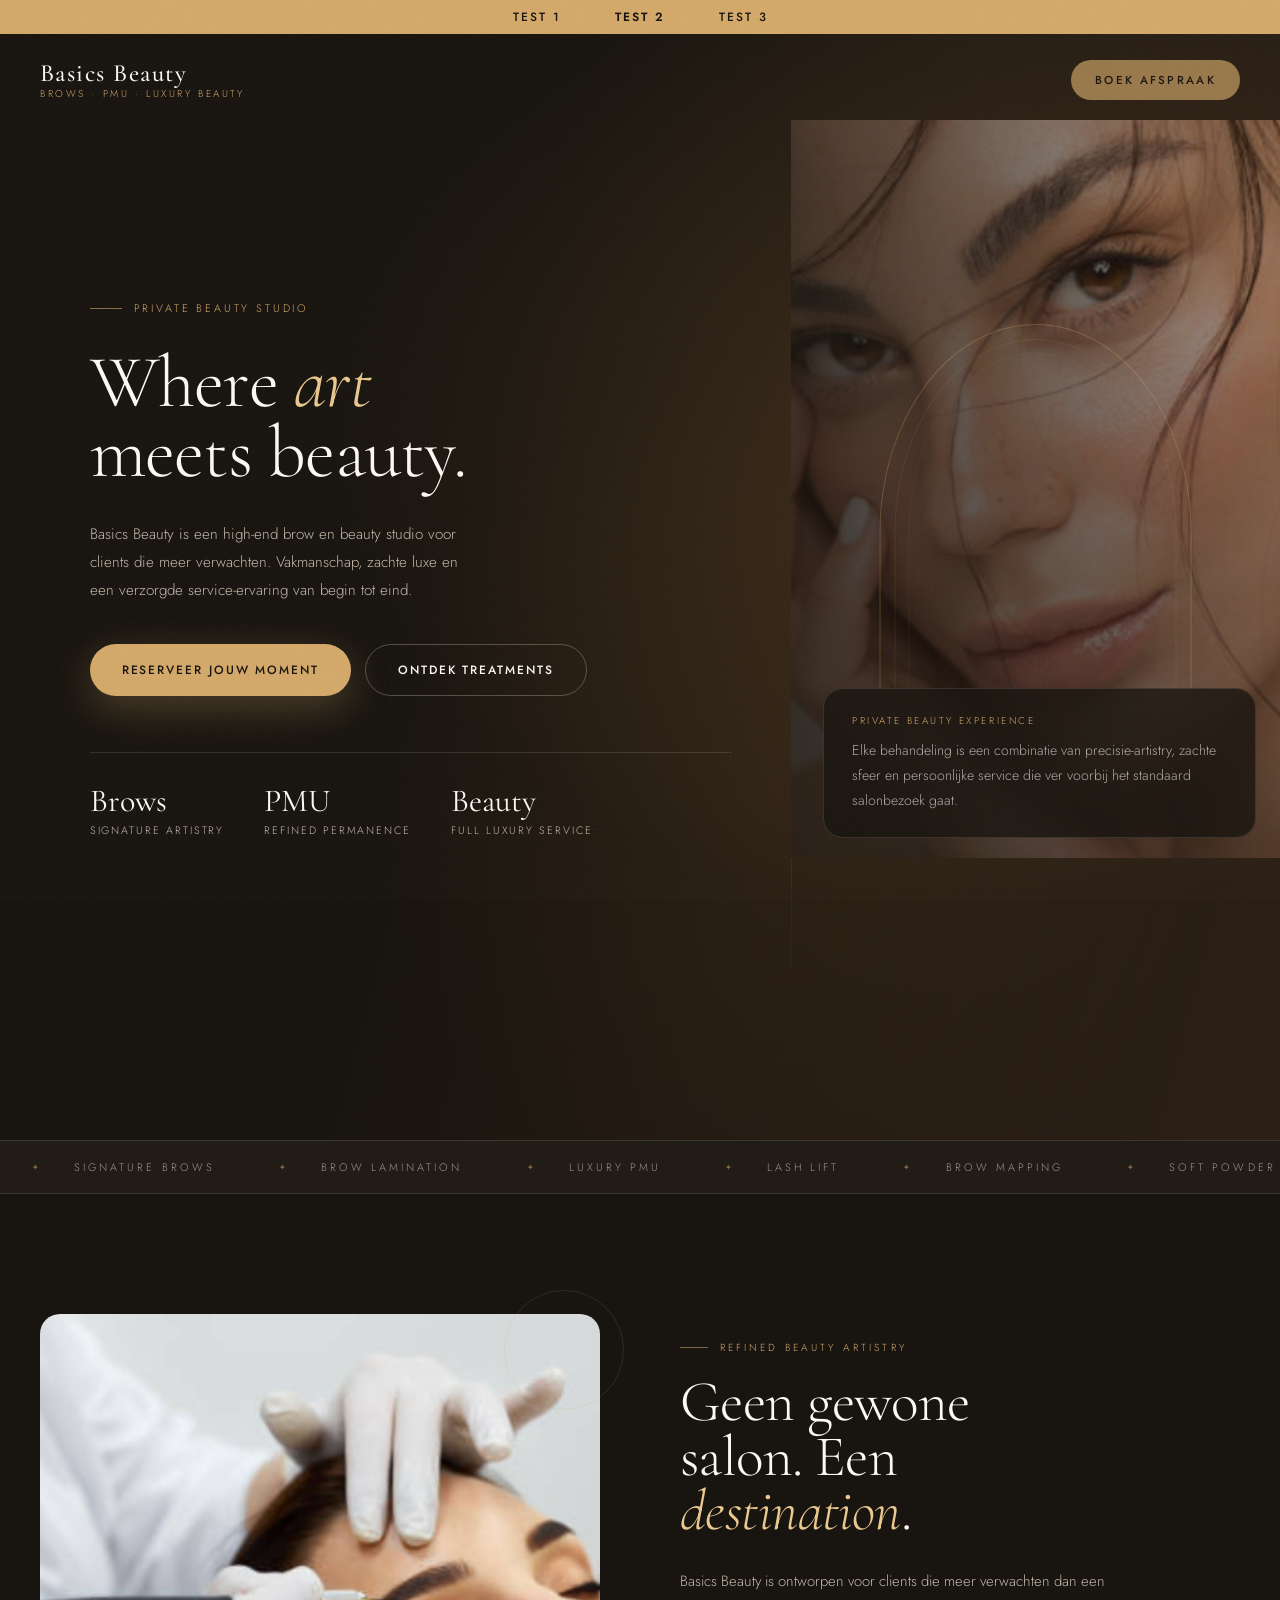
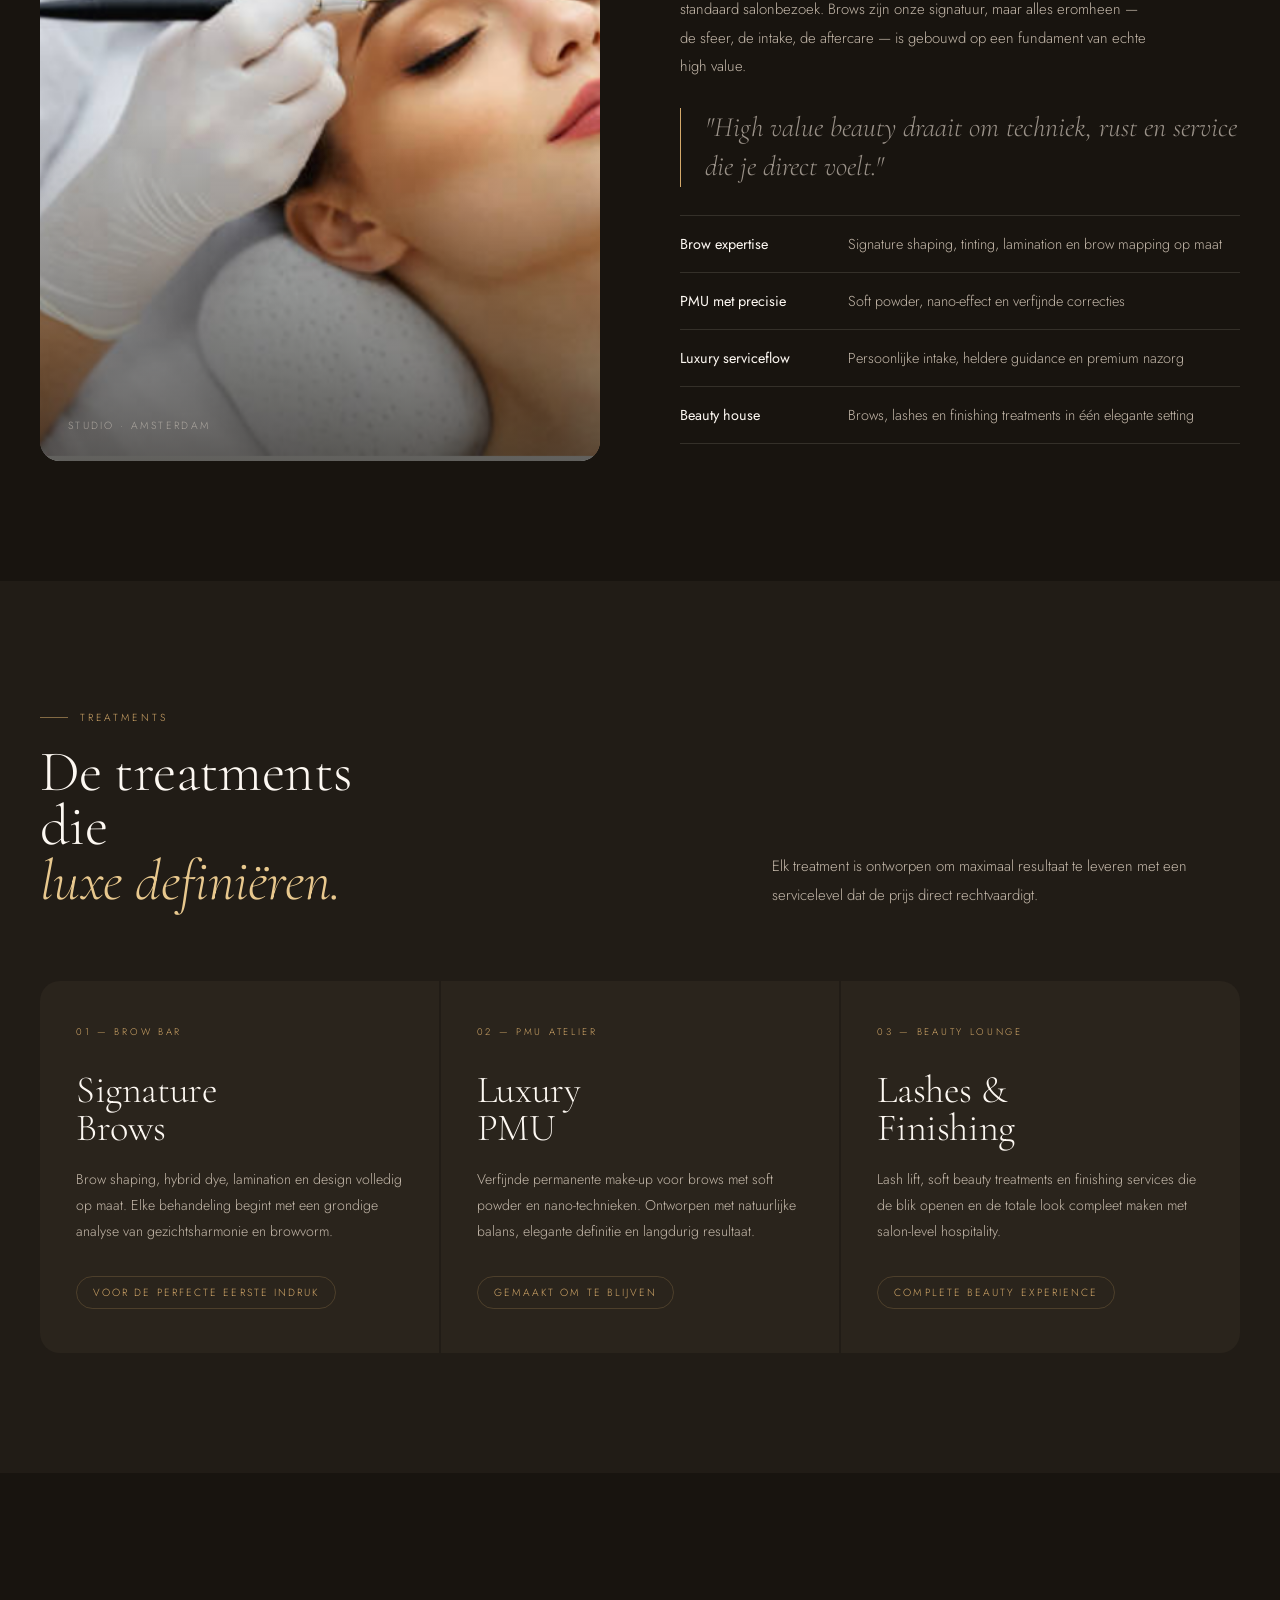
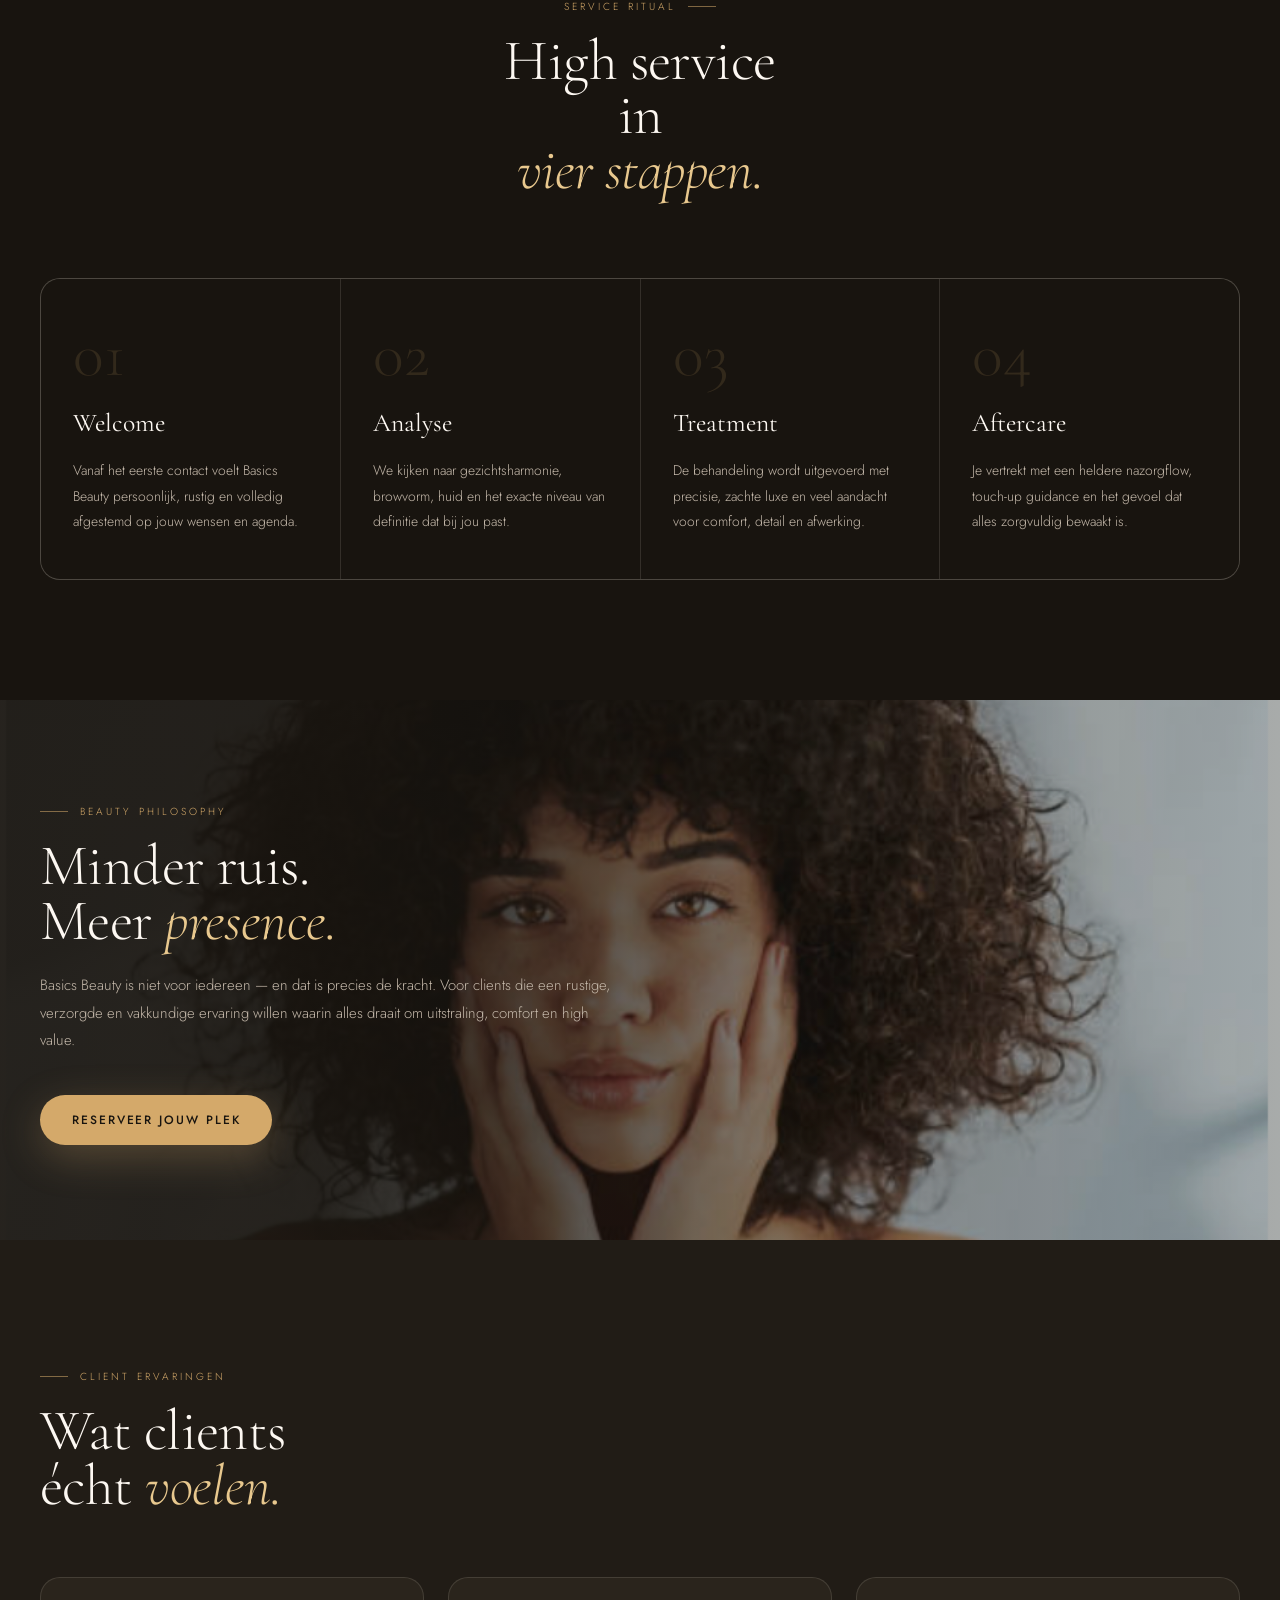
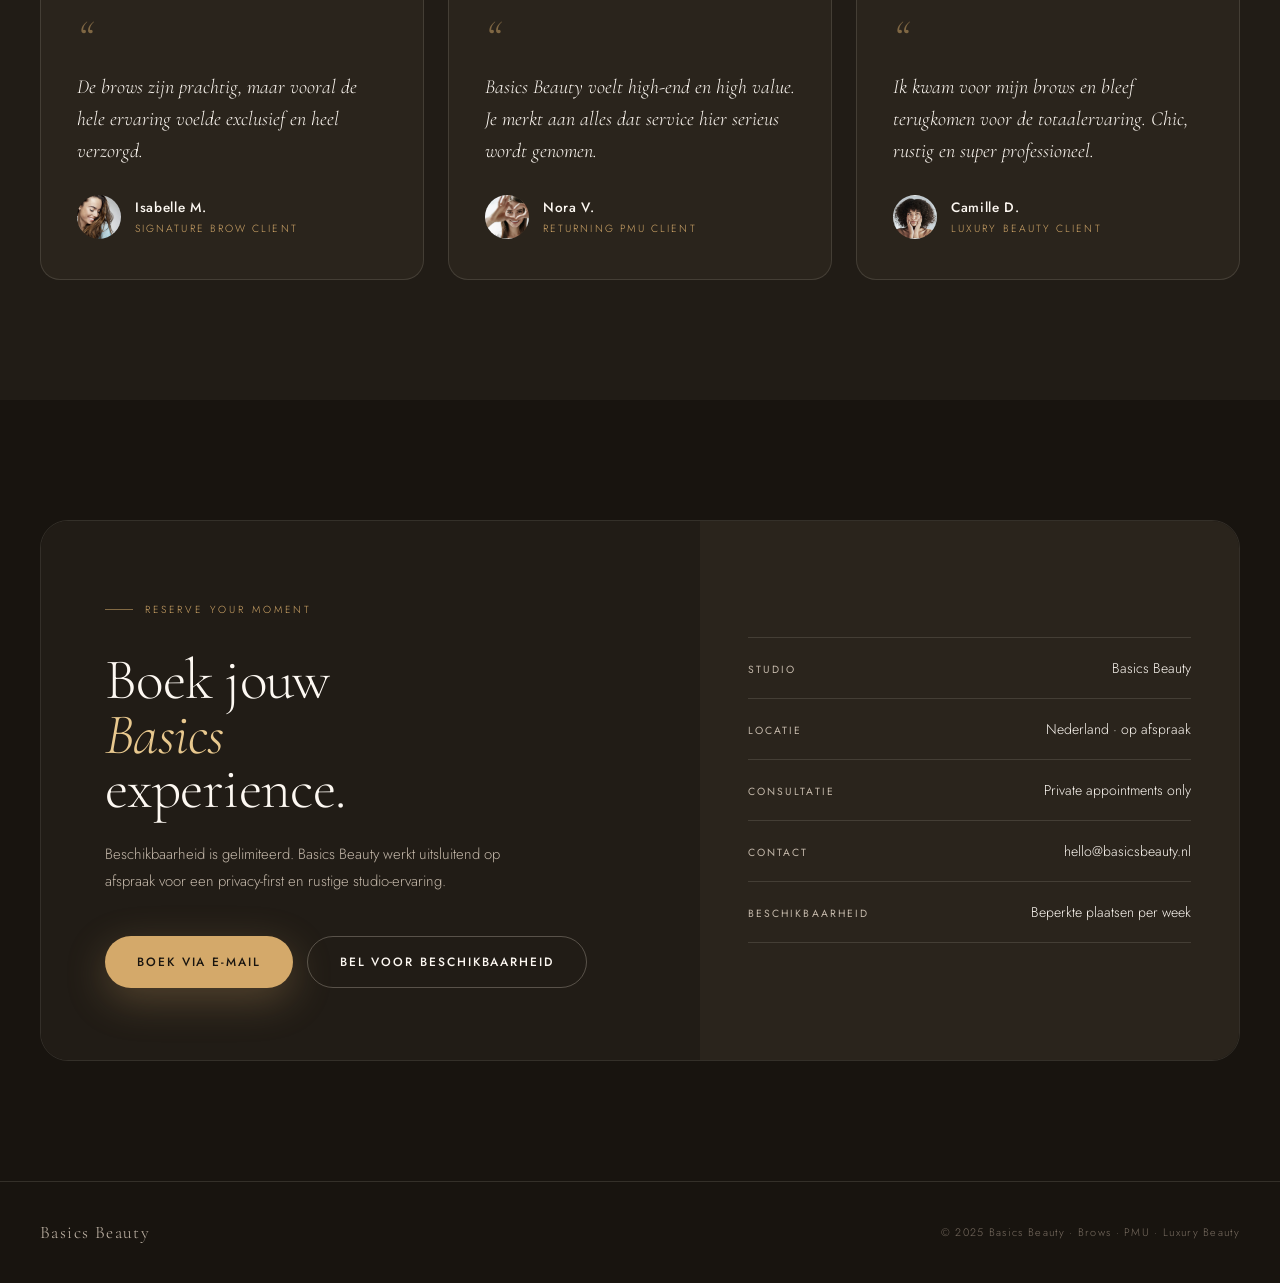
==== commit 288519b9: "Add test nav linking Test 1, Test 2, Test 3; hide other nav items" ====
--- a/index super stylish.html
+++ b/index super stylish.html
@@ -856,9 +856,39 @@
       .hero-stats { gap: 24px; flex-wrap: wrap; }
       .footer-inner { flex-direction: column; align-items: flex-start; gap: 12px; }
     }
+    /* TEST NAV */
+    .test-nav {
+      position: fixed;
+      top: 0;
+      left: 0;
+      right: 0;
+      z-index: 101;
+      background: var(--gold);
+      color: var(--bg);
+      padding: 0.5rem 2rem;
+      text-align: center;
+      font-size: 0.75rem;
+      letter-spacing: 2px;
+      text-transform: uppercase;
+    }
+    .test-nav a {
+      color: var(--bg);
+      margin: 0 1.5rem;
+      text-decoration: none;
+      font-weight: 500;
+    }
+    .test-nav a.active { font-weight: 600; }
+    .nav-wrap { top: 32px !important; }
+    .nav-links a[data-hidden] { display: none; }
   </style>
 </head>
 <body>
+
+  <div class="test-nav">
+    <a href="index.html">Test 1</a>
+    <a href="index super stylish.html" class="active">Test 2</a>
+    <a href="test.html">Test 3</a>
+  </div>
 
   <!-- NAV -->
   <header class="nav-wrap" id="nav">
@@ -868,9 +898,9 @@
         <span class="logo-sub">Brows · PMU · Luxury Beauty</span>
       </a>
       <nav class="nav-links">
-        <a href="#over">Studio</a>
-        <a href="#treatments">Treatments</a>
-        <a href="#ritual">Service</a>
+        <a href="#" data-hidden>Studio</a>
+        <a href="#" data-hidden>Treatments</a>
+        <a href="#" data-hidden>Service</a>
         <a class="btn-nav" href="#boek">Boek afspraak</a>
       </nav>
     </div>
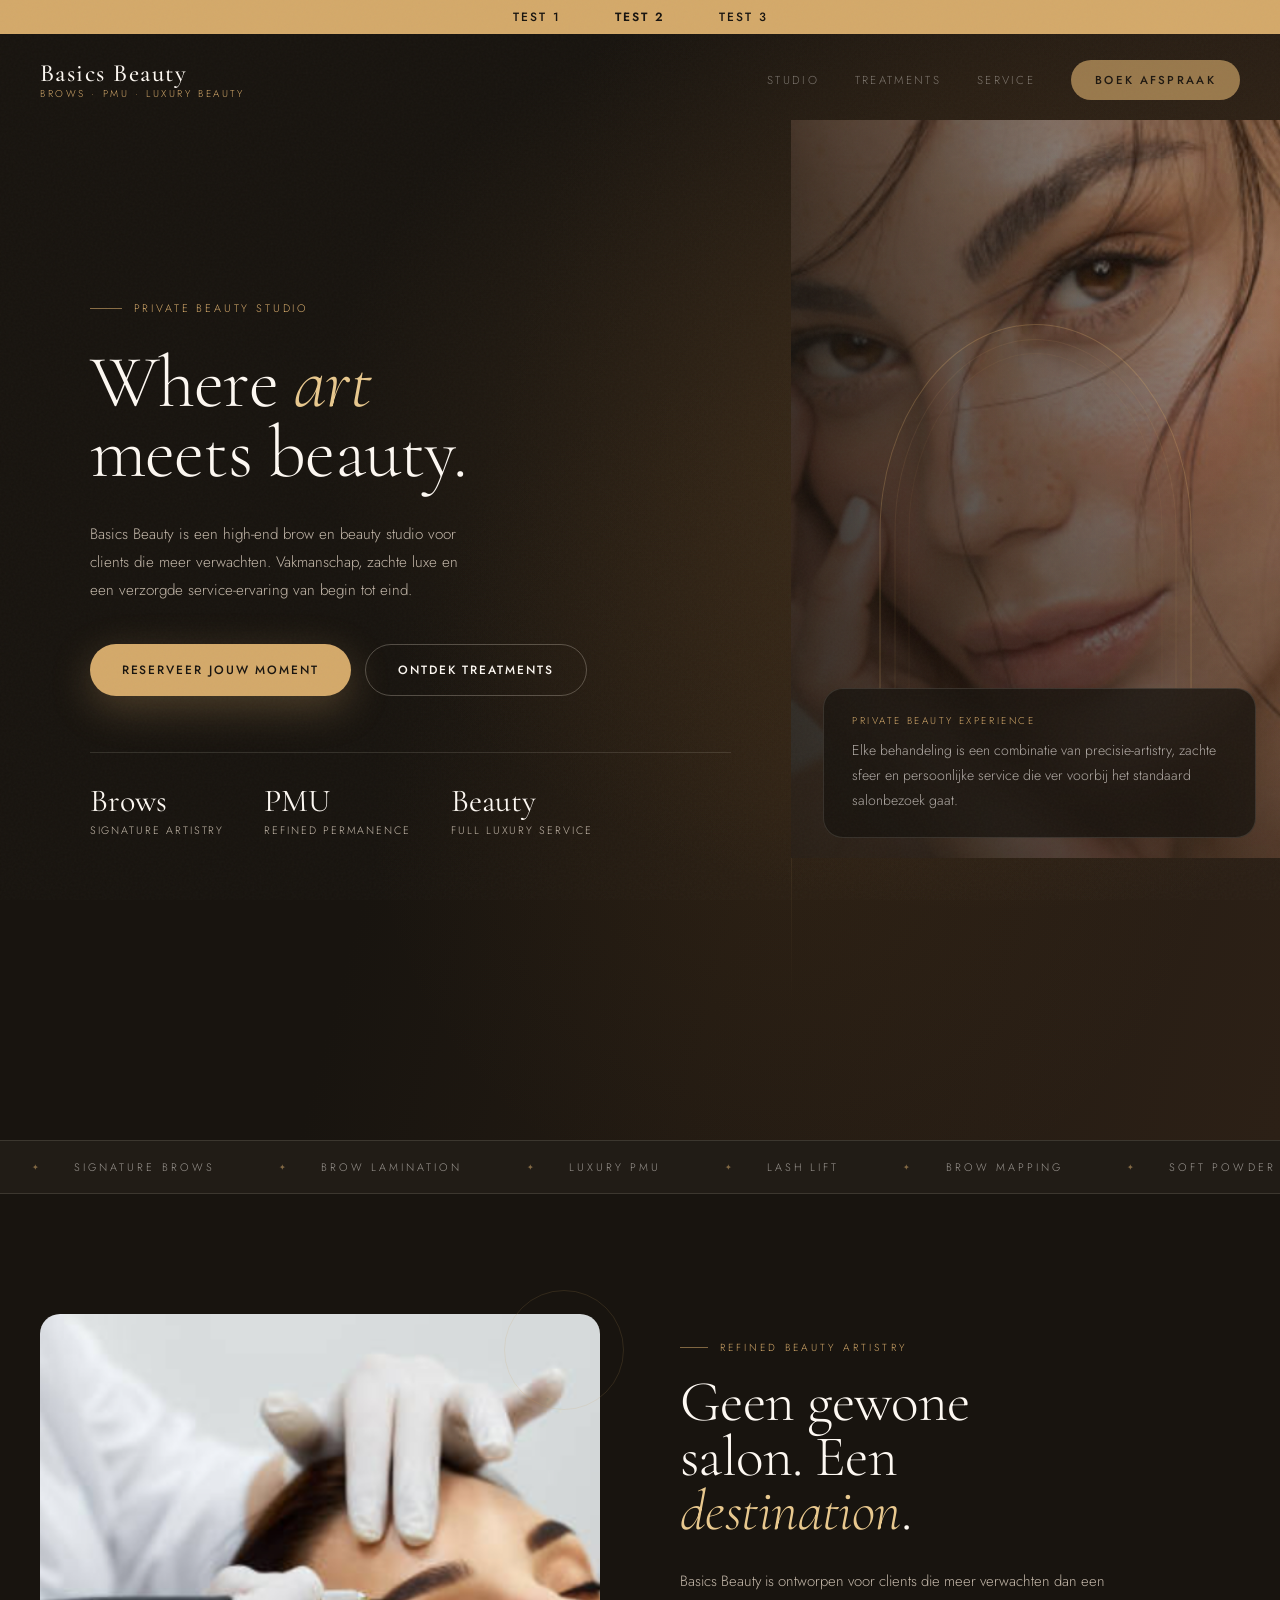
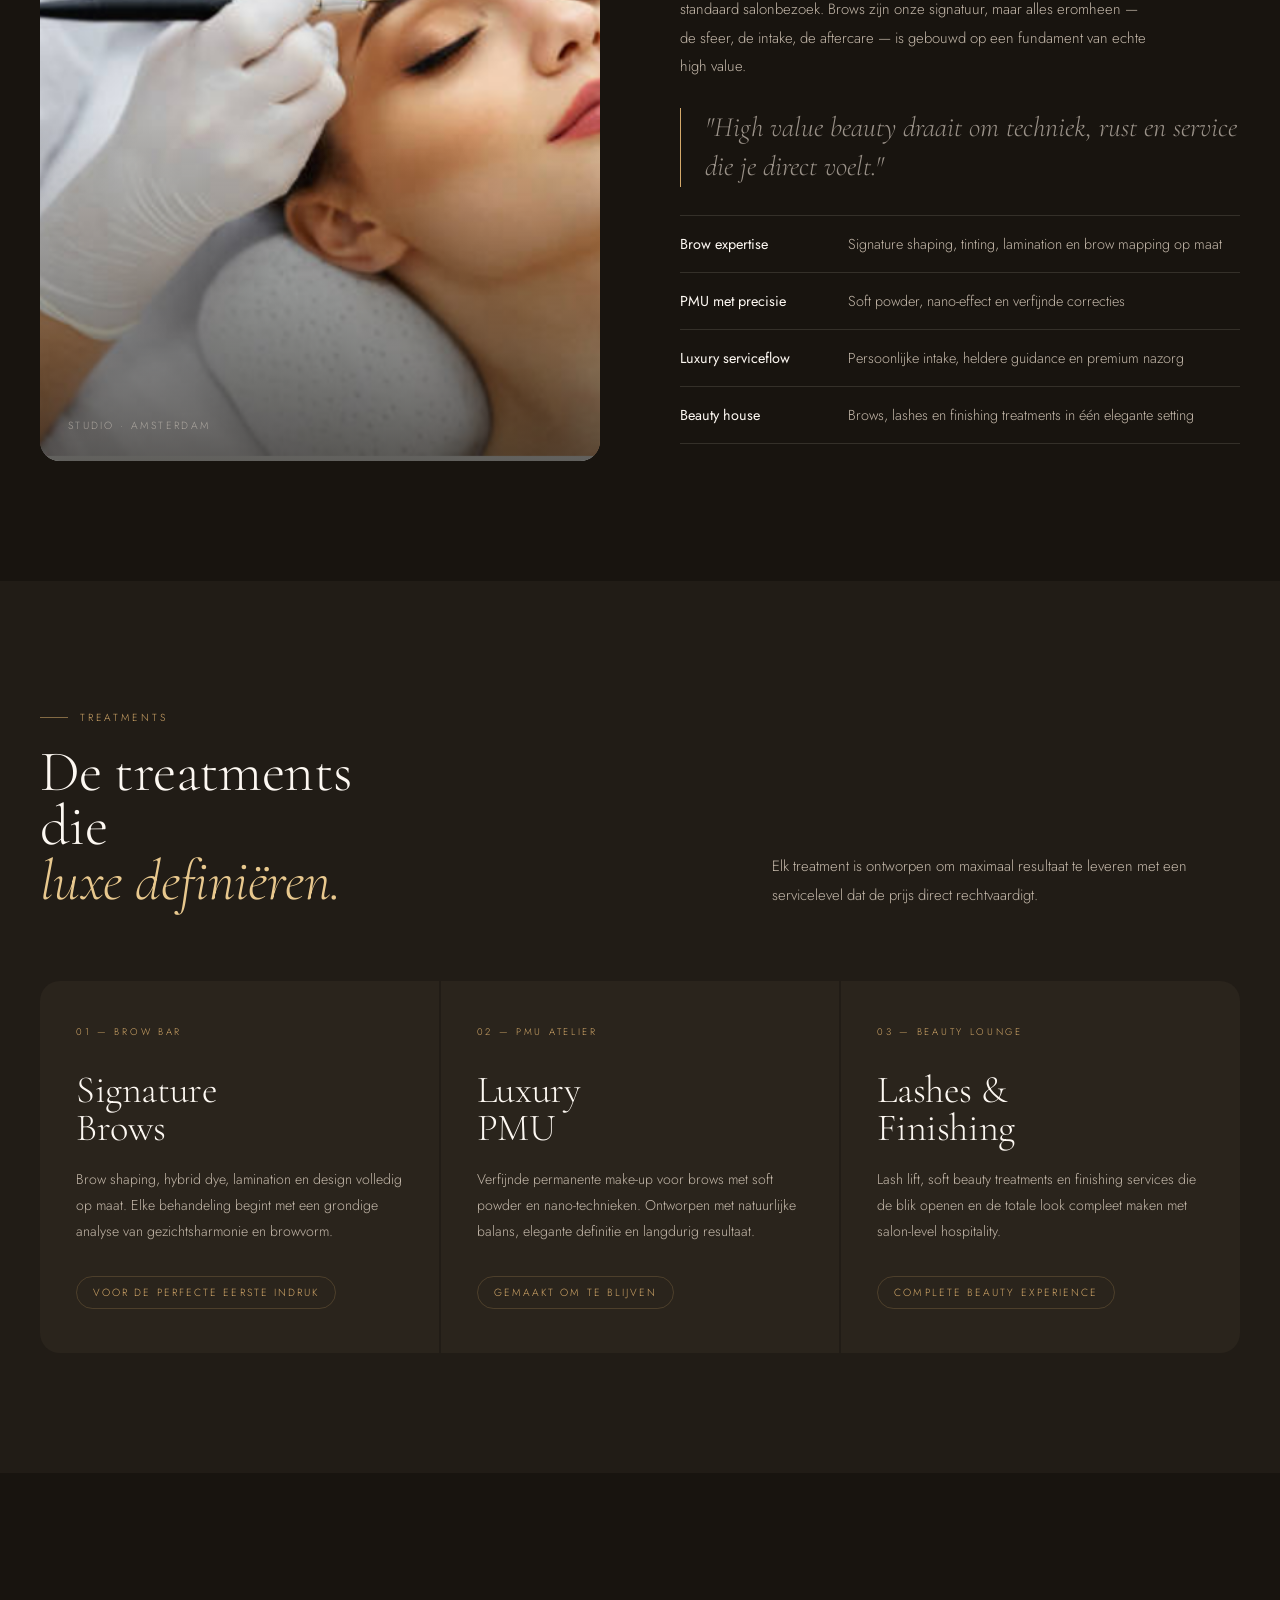
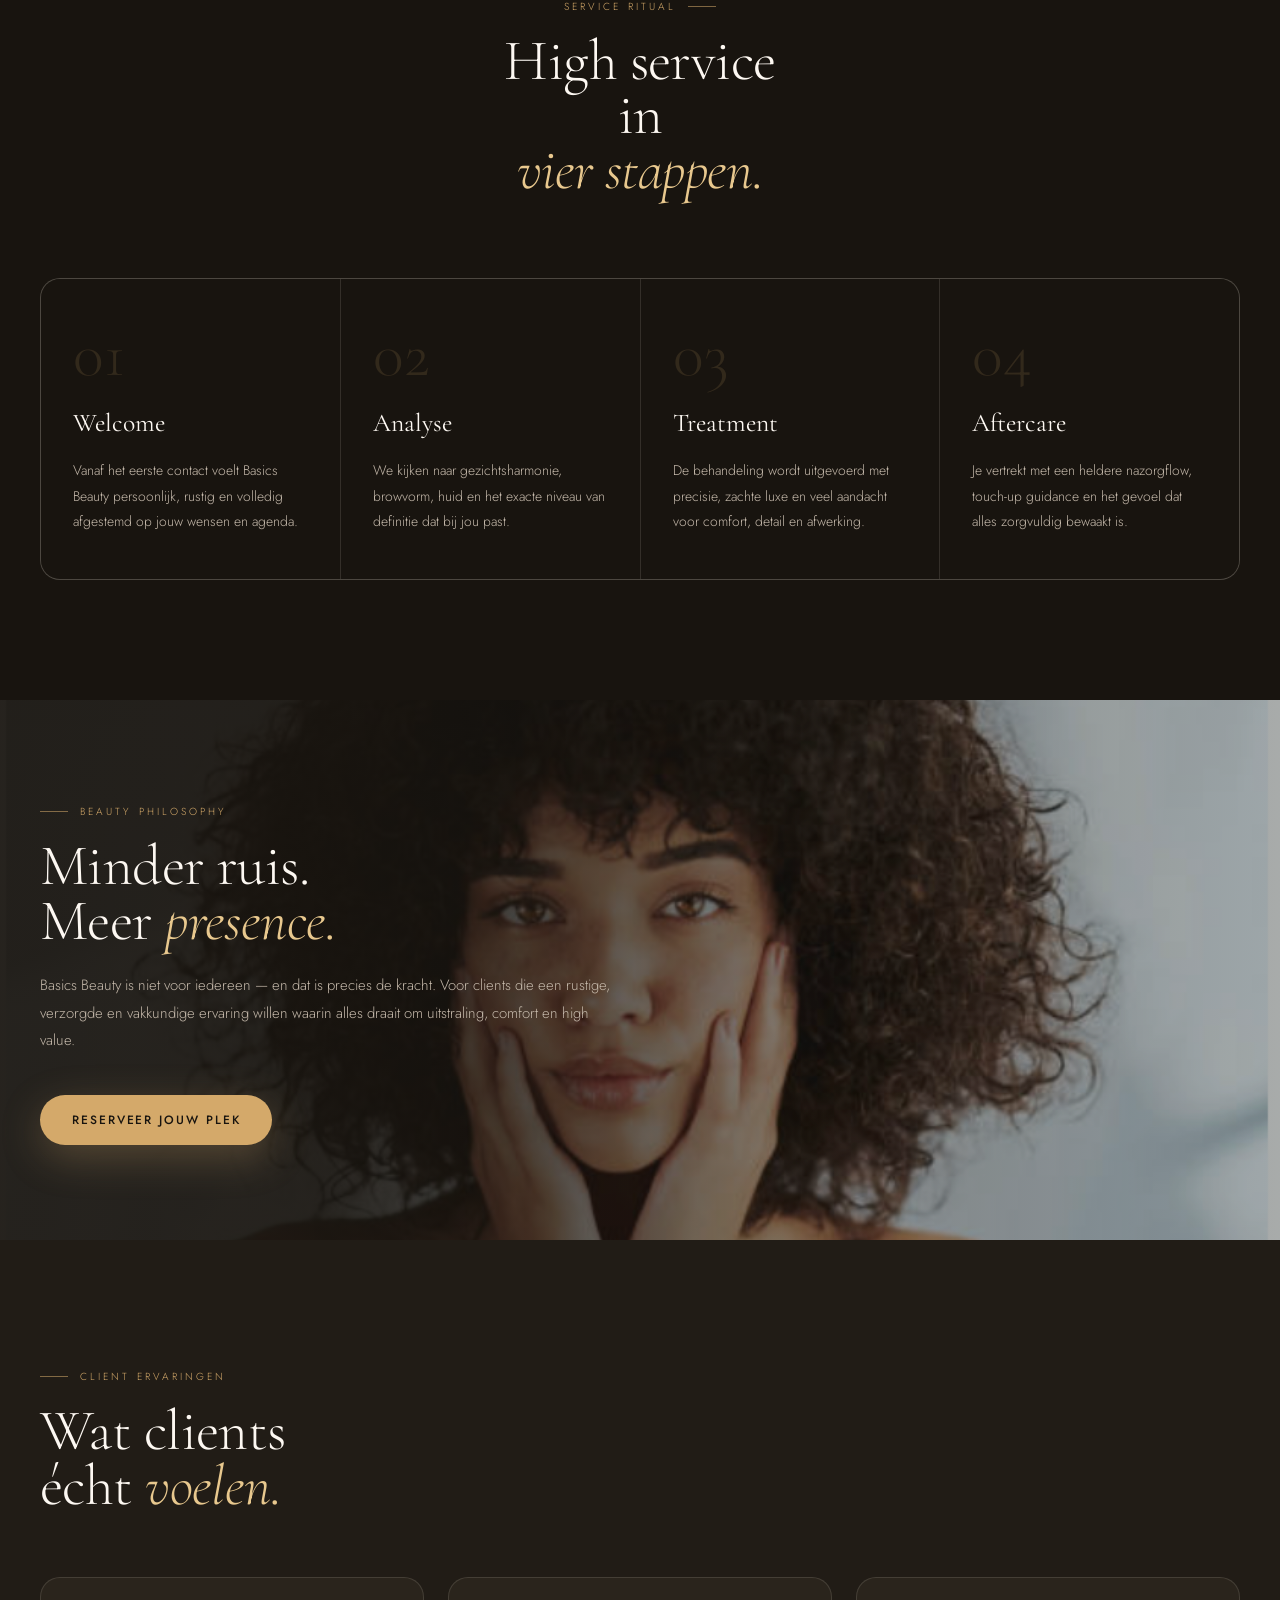
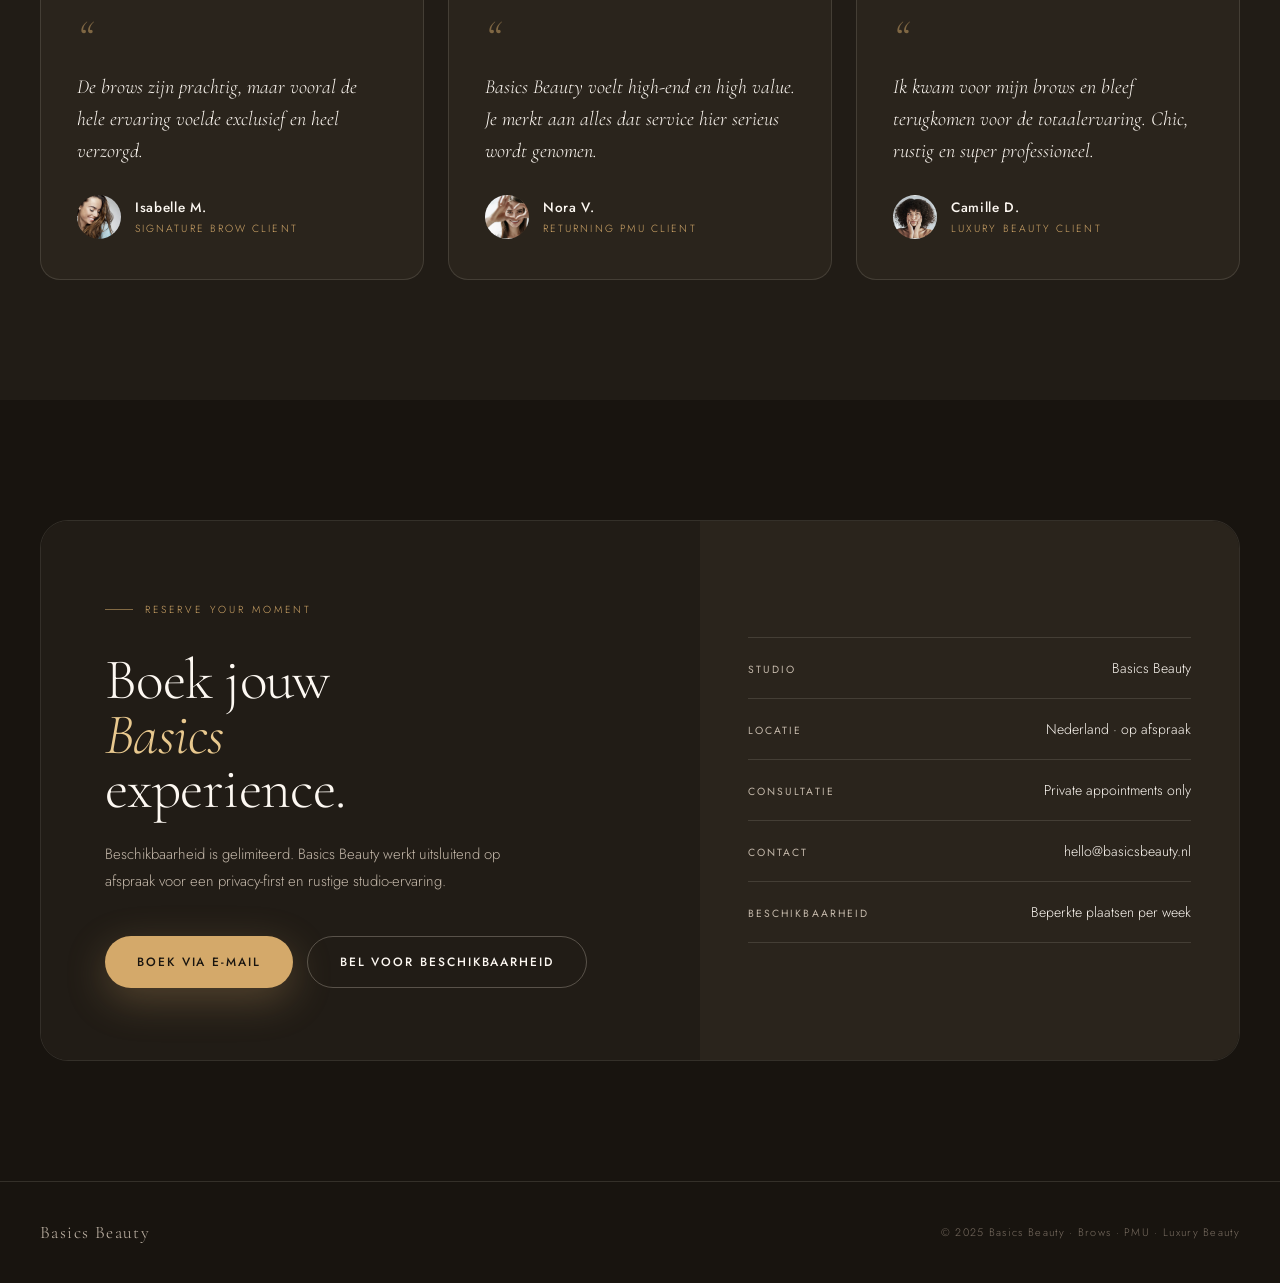
==== commit 15bcb40c: "Show all nav items but disable non-test links" ====
--- a/index super stylish.html
+++ b/index super stylish.html
@@ -879,7 +879,7 @@
     }
     .test-nav a.active { font-weight: 600; }
     .nav-wrap { top: 32px !important; }
-    .nav-links a[data-hidden] { display: none; }
+    .nav-links a[disabled] { cursor: default; opacity: 0.4; pointer-events: none; }
   </style>
 </head>
 <body>
@@ -898,9 +898,9 @@
         <span class="logo-sub">Brows · PMU · Luxury Beauty</span>
       </a>
       <nav class="nav-links">
-        <a href="#" data-hidden>Studio</a>
-        <a href="#" data-hidden>Treatments</a>
-        <a href="#" data-hidden>Service</a>
+        <a href="#" disabled>Studio</a>
+        <a href="#" disabled>Treatments</a>
+        <a href="#" disabled>Service</a>
         <a class="btn-nav" href="#boek">Boek afspraak</a>
       </nav>
     </div>
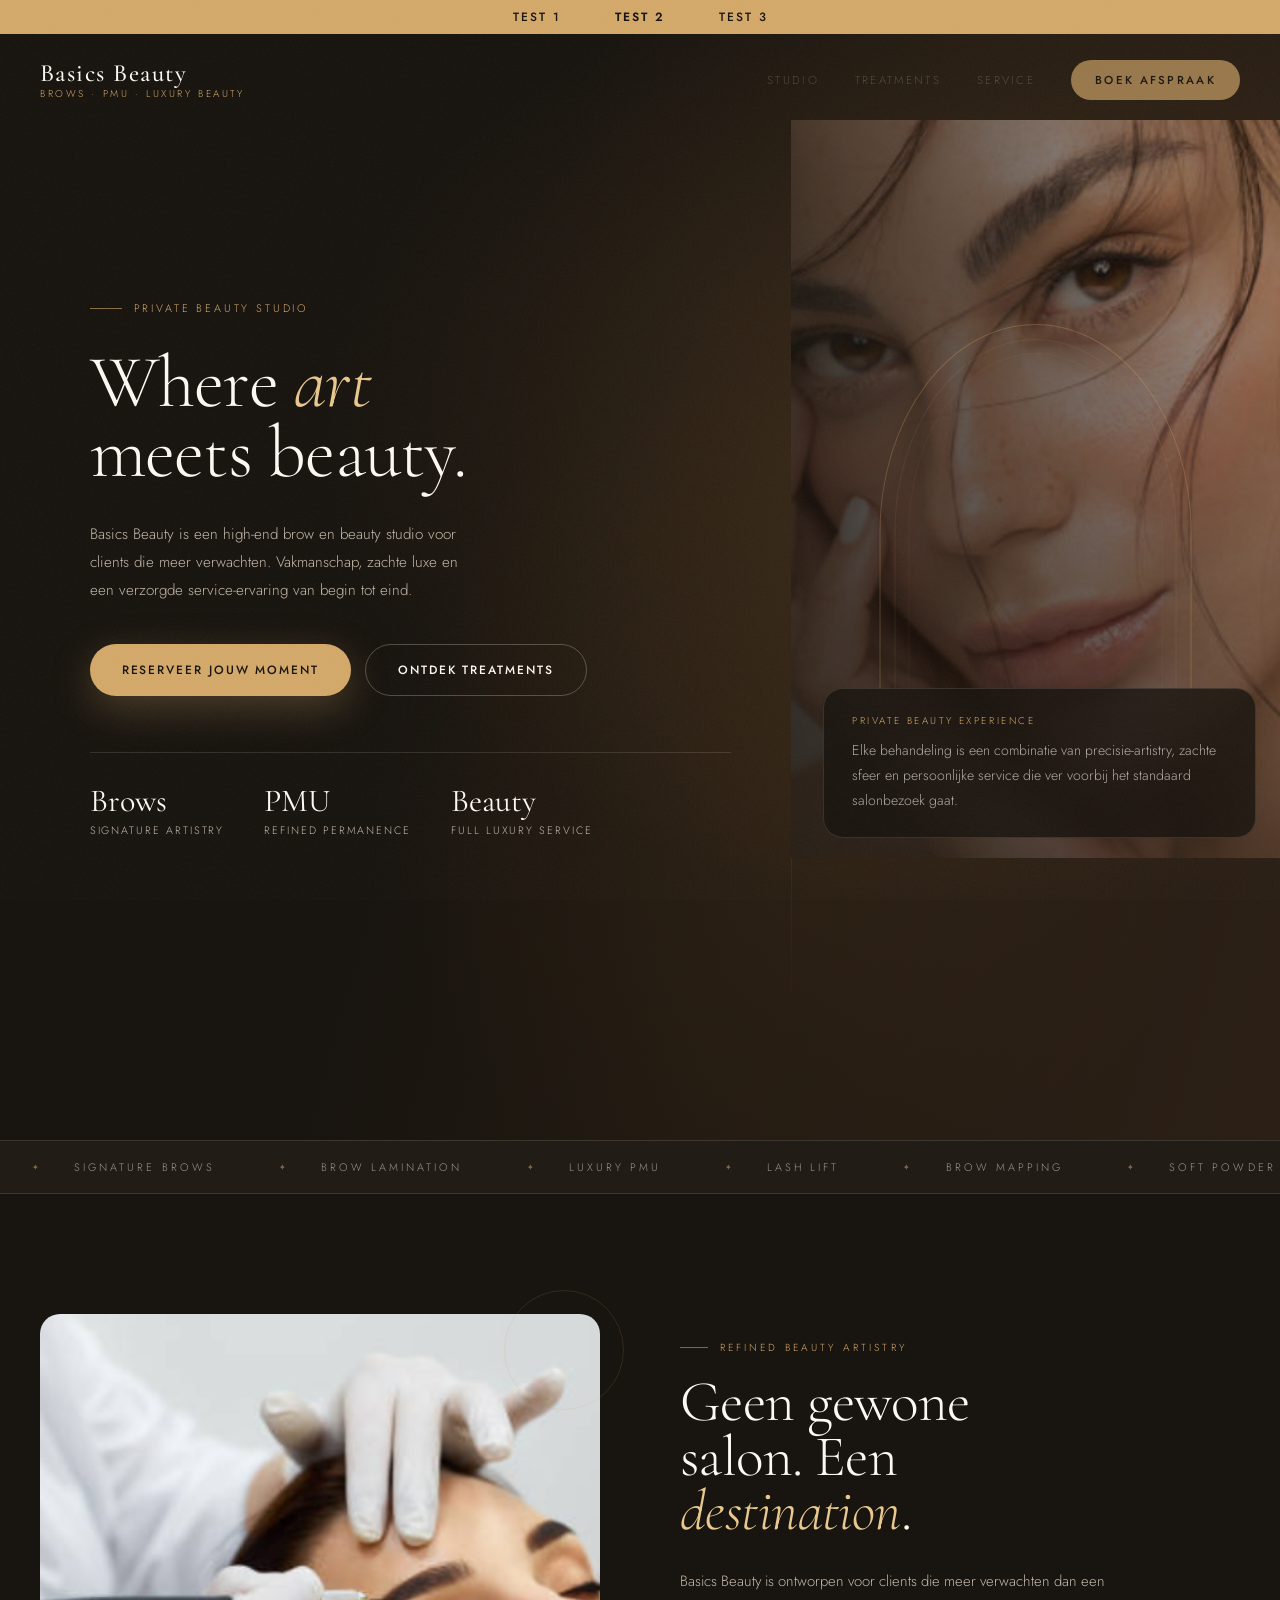
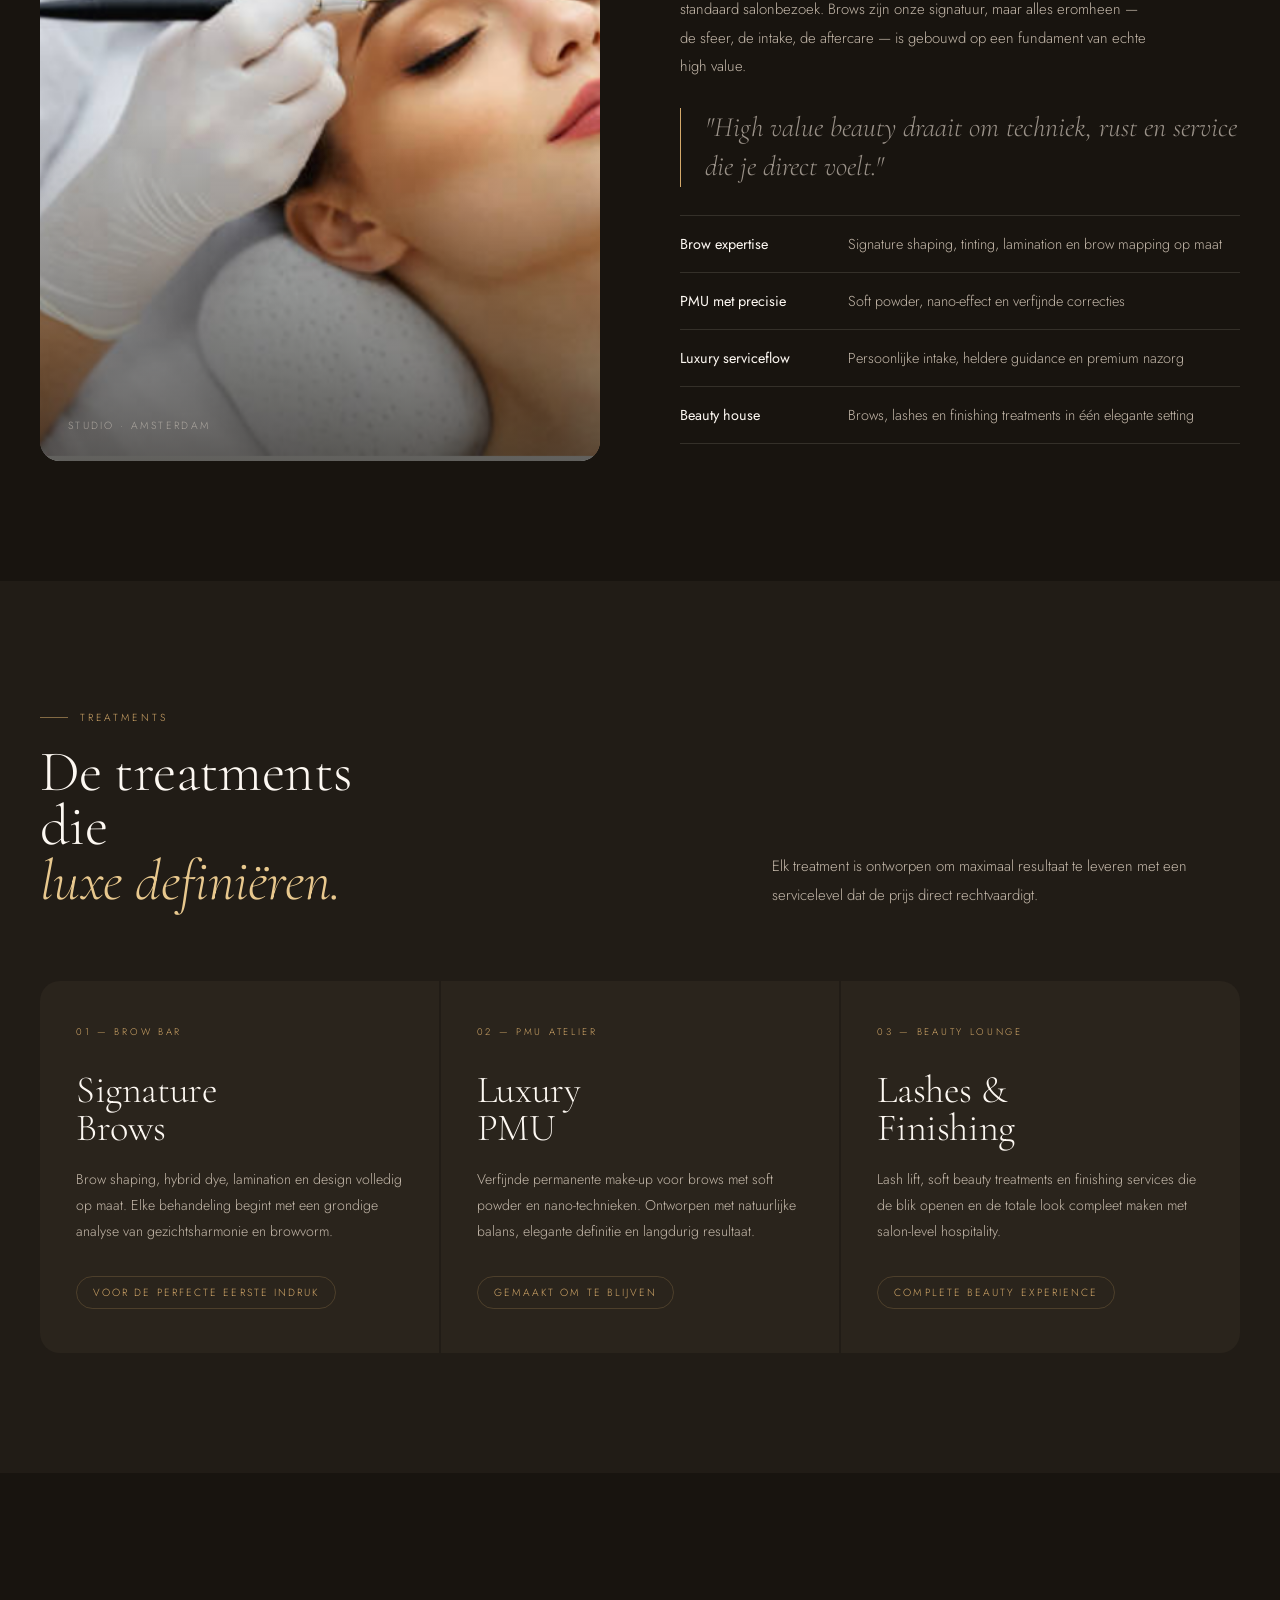
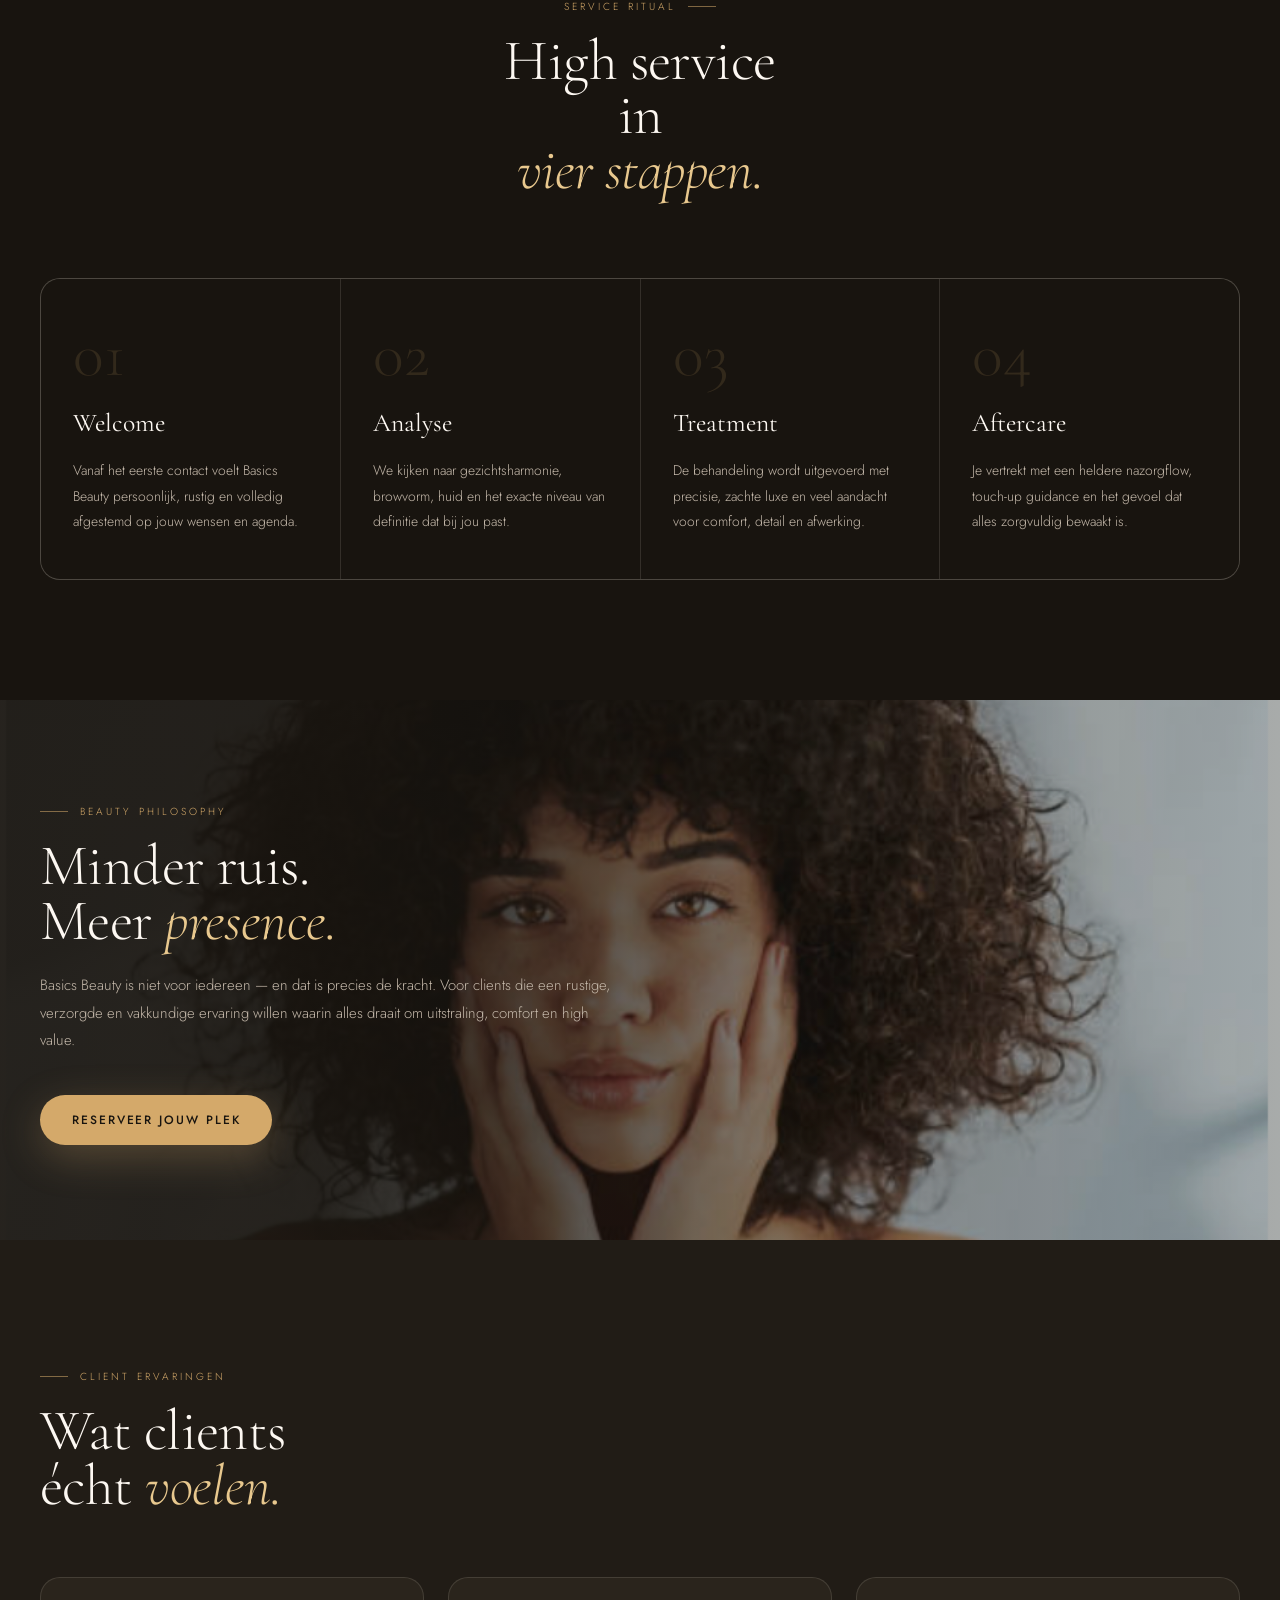
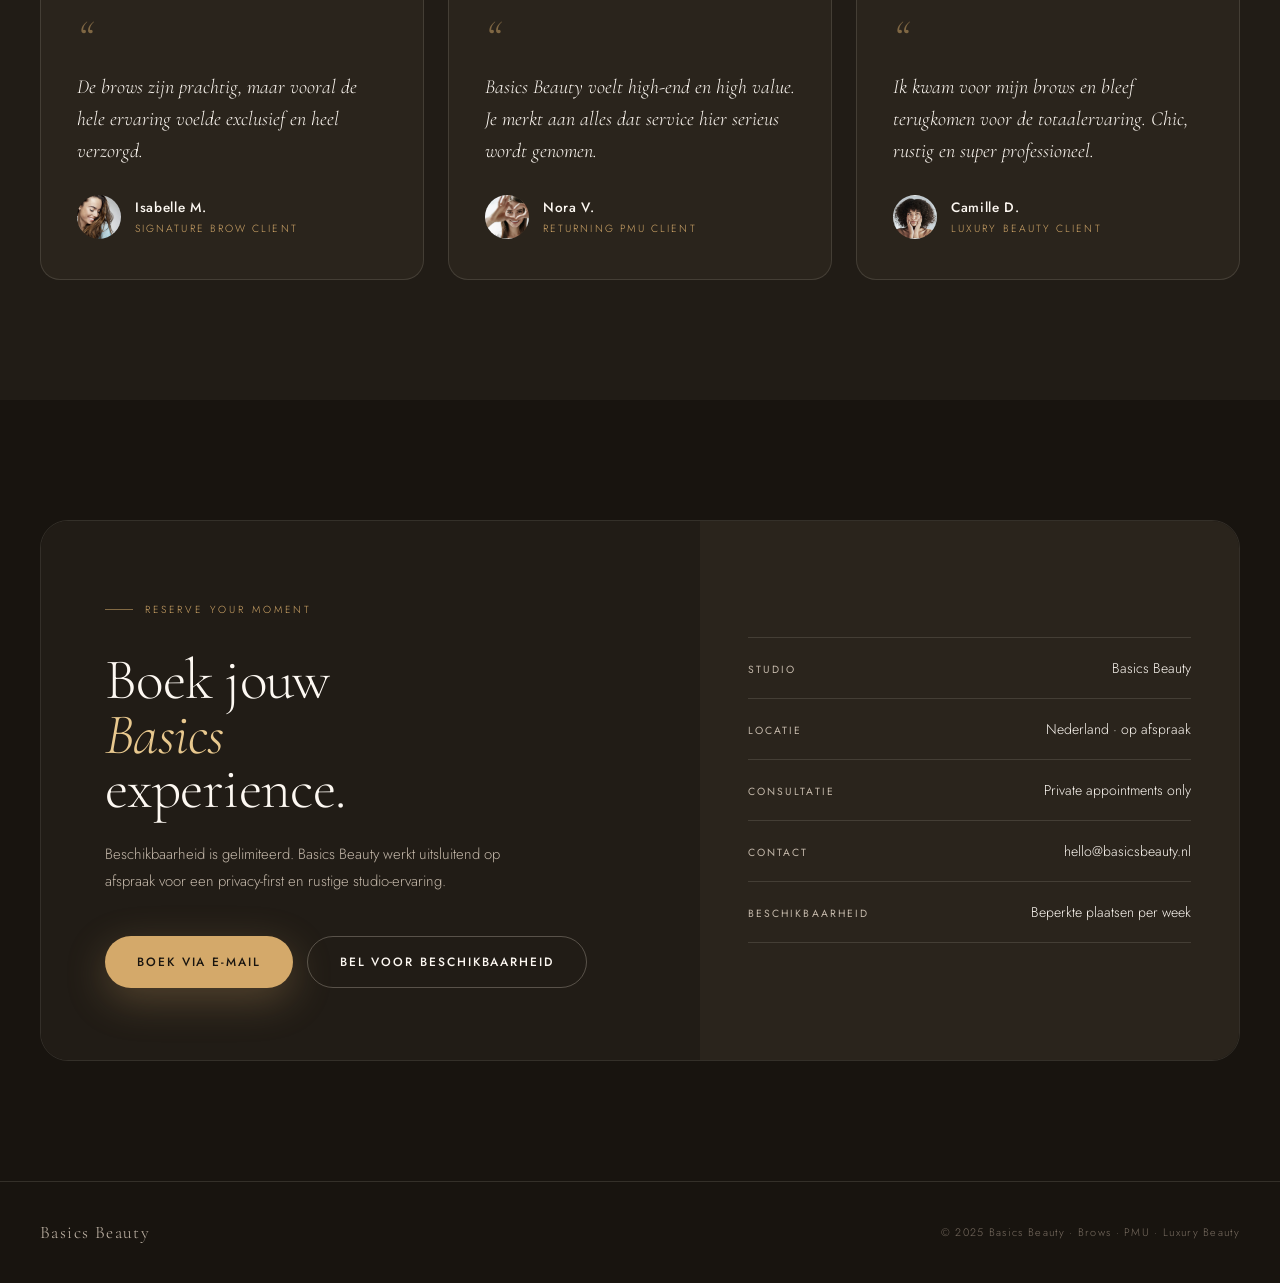
==== commit cee6ff18: "Fix nav styling: test links consistent color, disabled links grey, hovers restored" ====
--- a/index super stylish.html
+++ b/index super stylish.html
@@ -879,7 +879,7 @@
     }
     .test-nav a.active { font-weight: 600; }
     .nav-wrap { top: 32px !important; }
-    .nav-links a[disabled] { cursor: default; opacity: 0.4; pointer-events: none; }
+    .nav-links a[disabled] { cursor: default; color: rgba(255,255,255,0.3) !important; pointer-events: none; }
   </style>
 </head>
 <body>
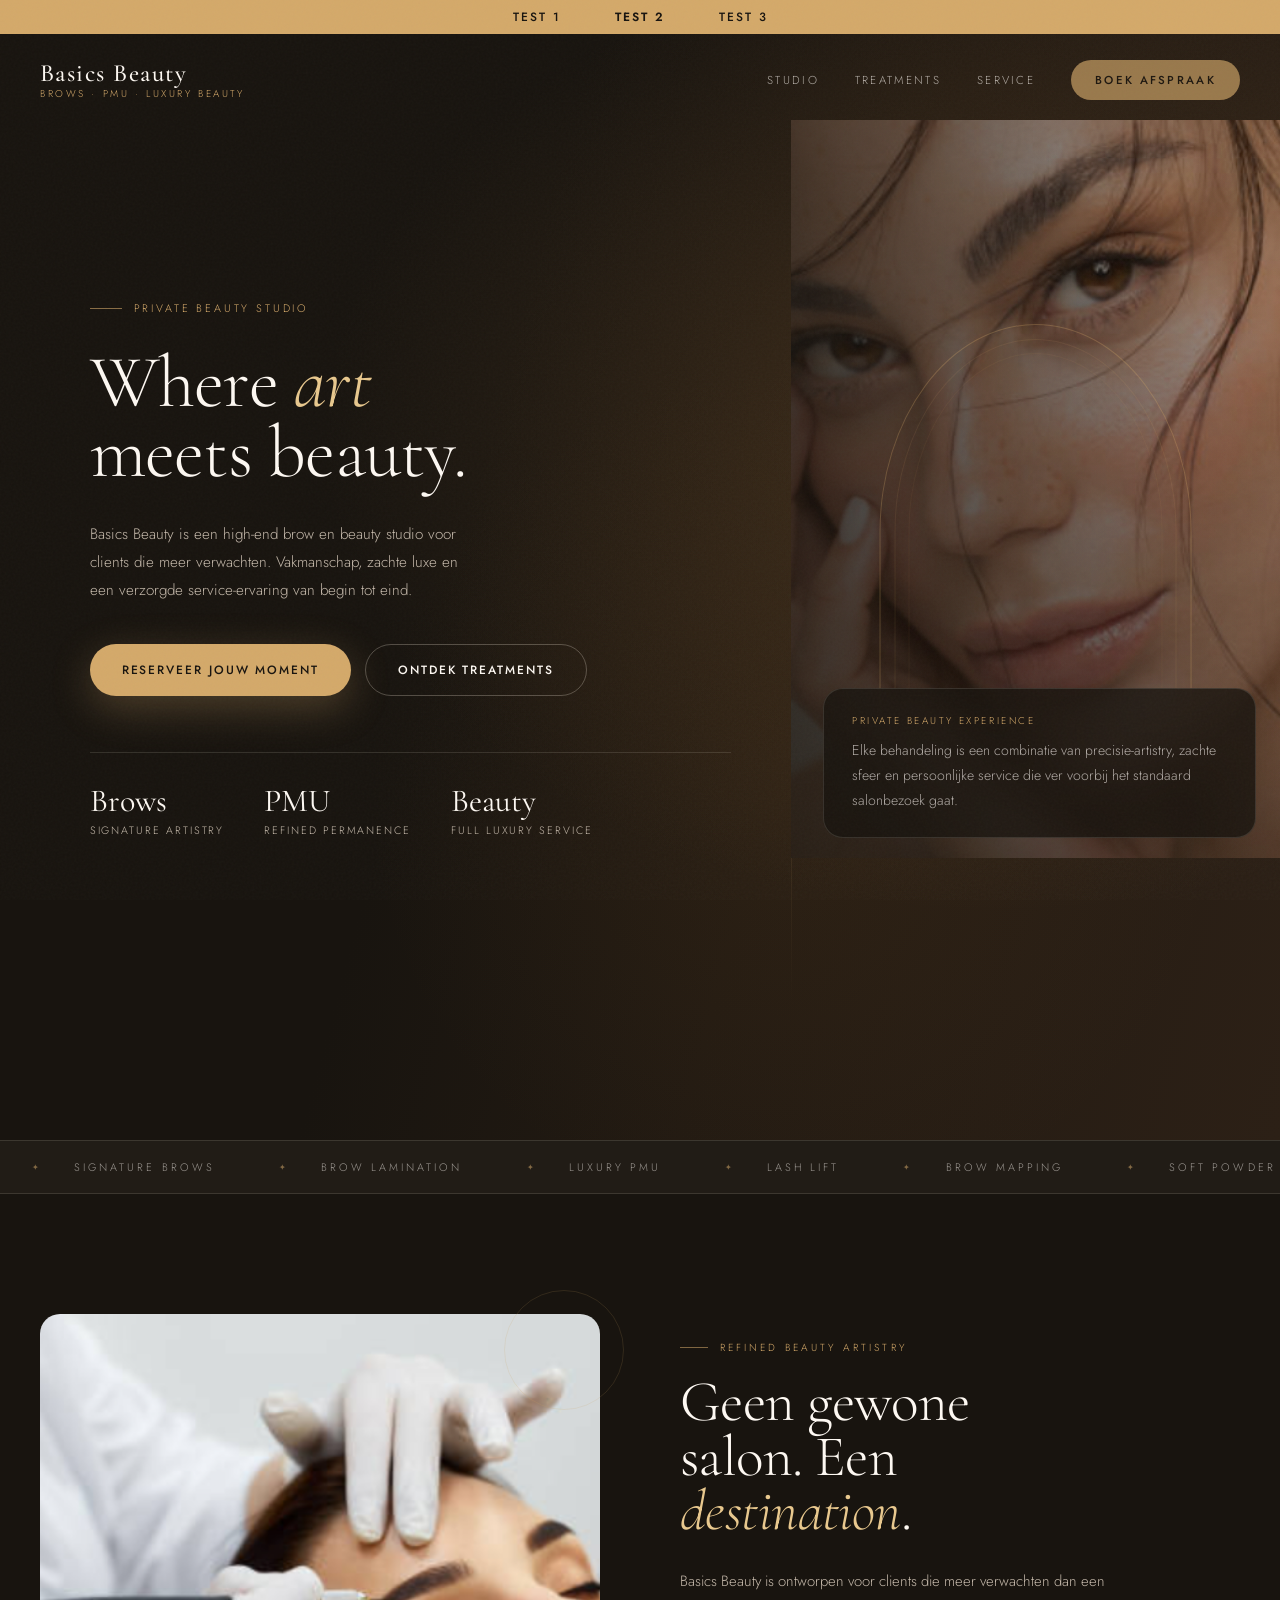
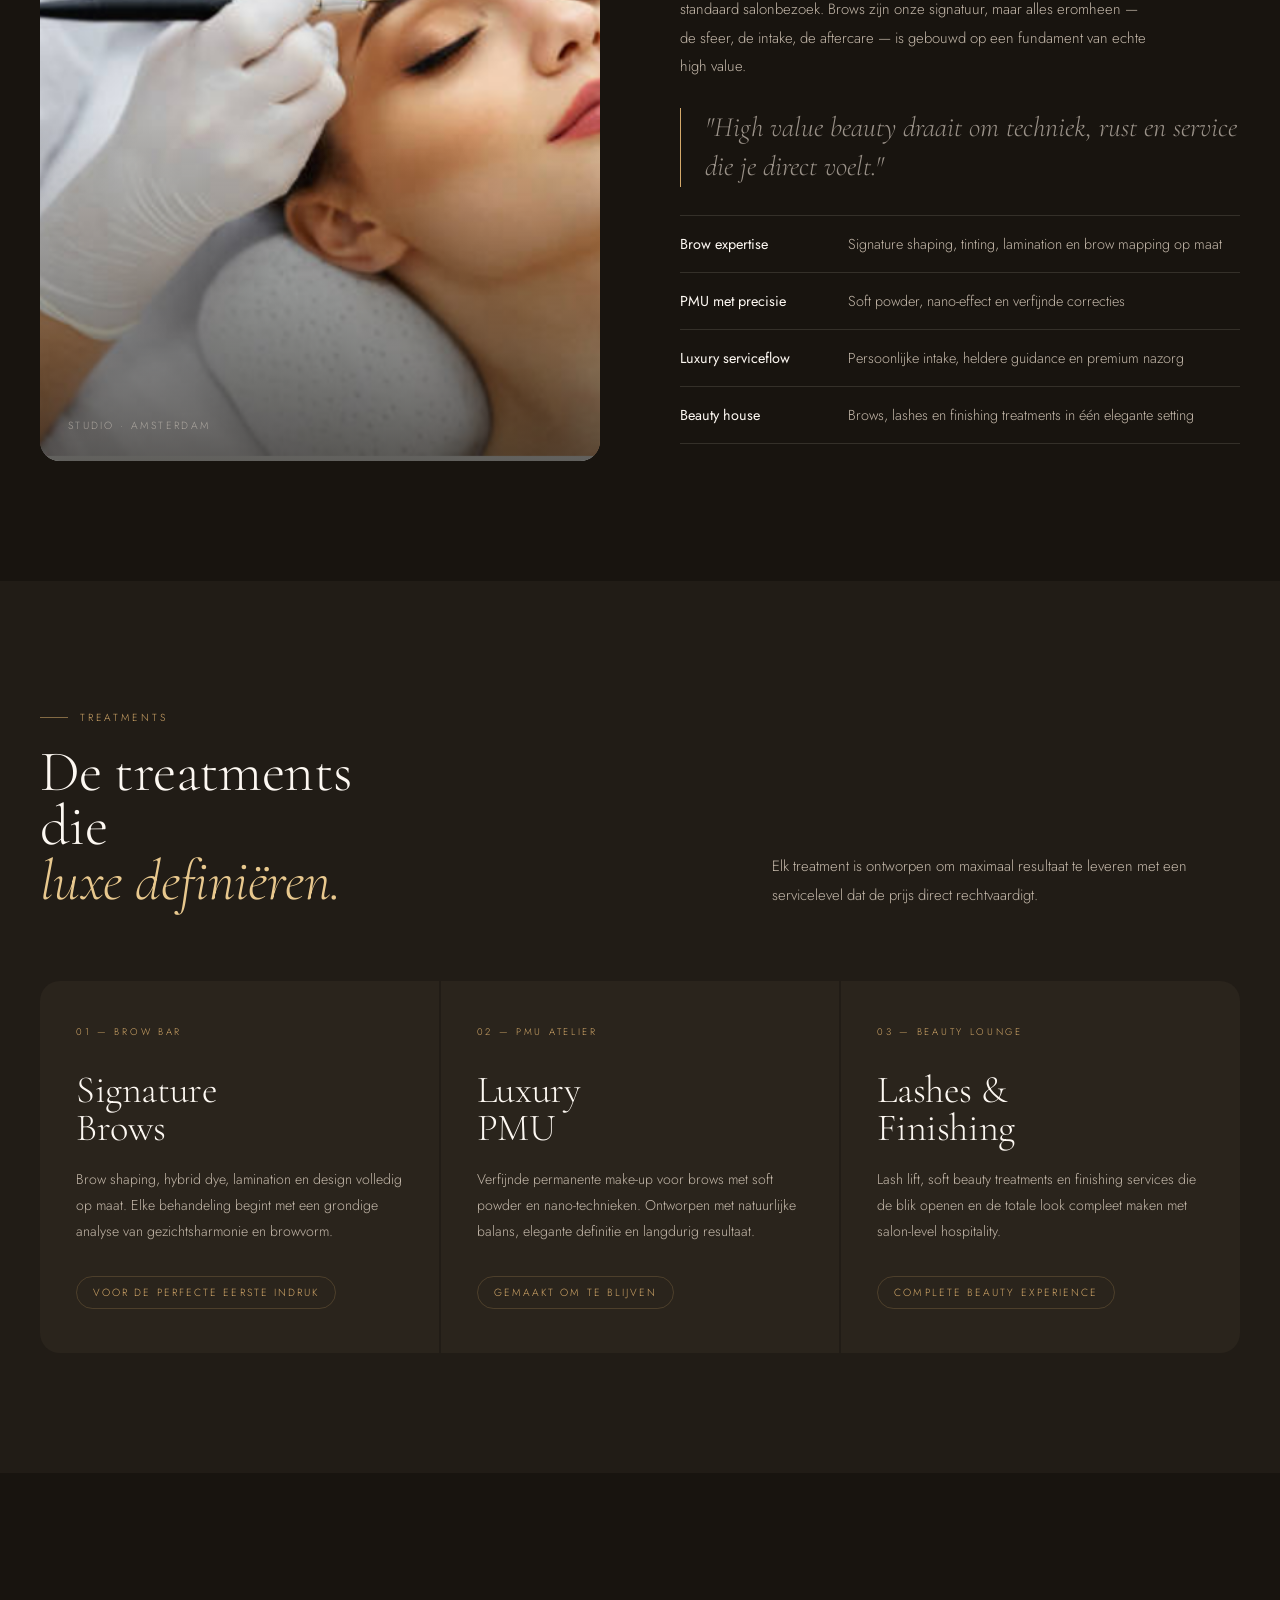
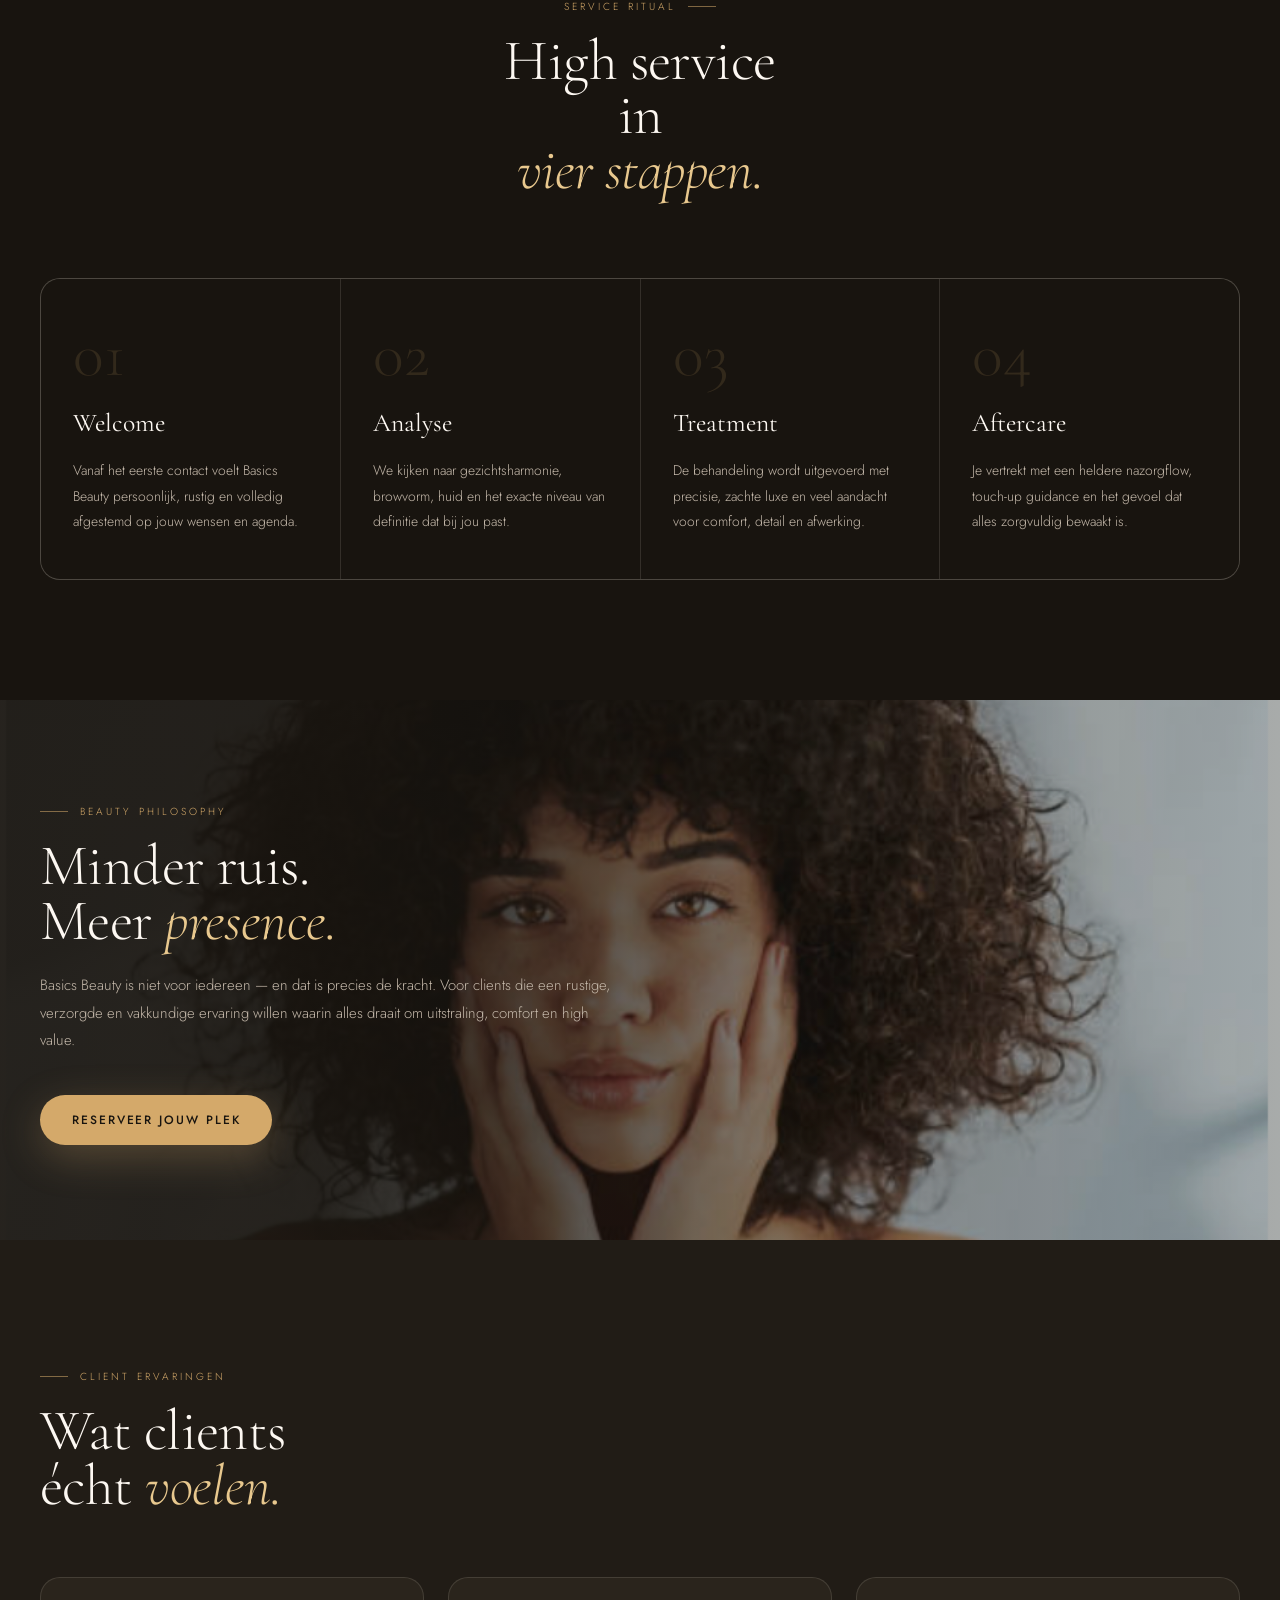
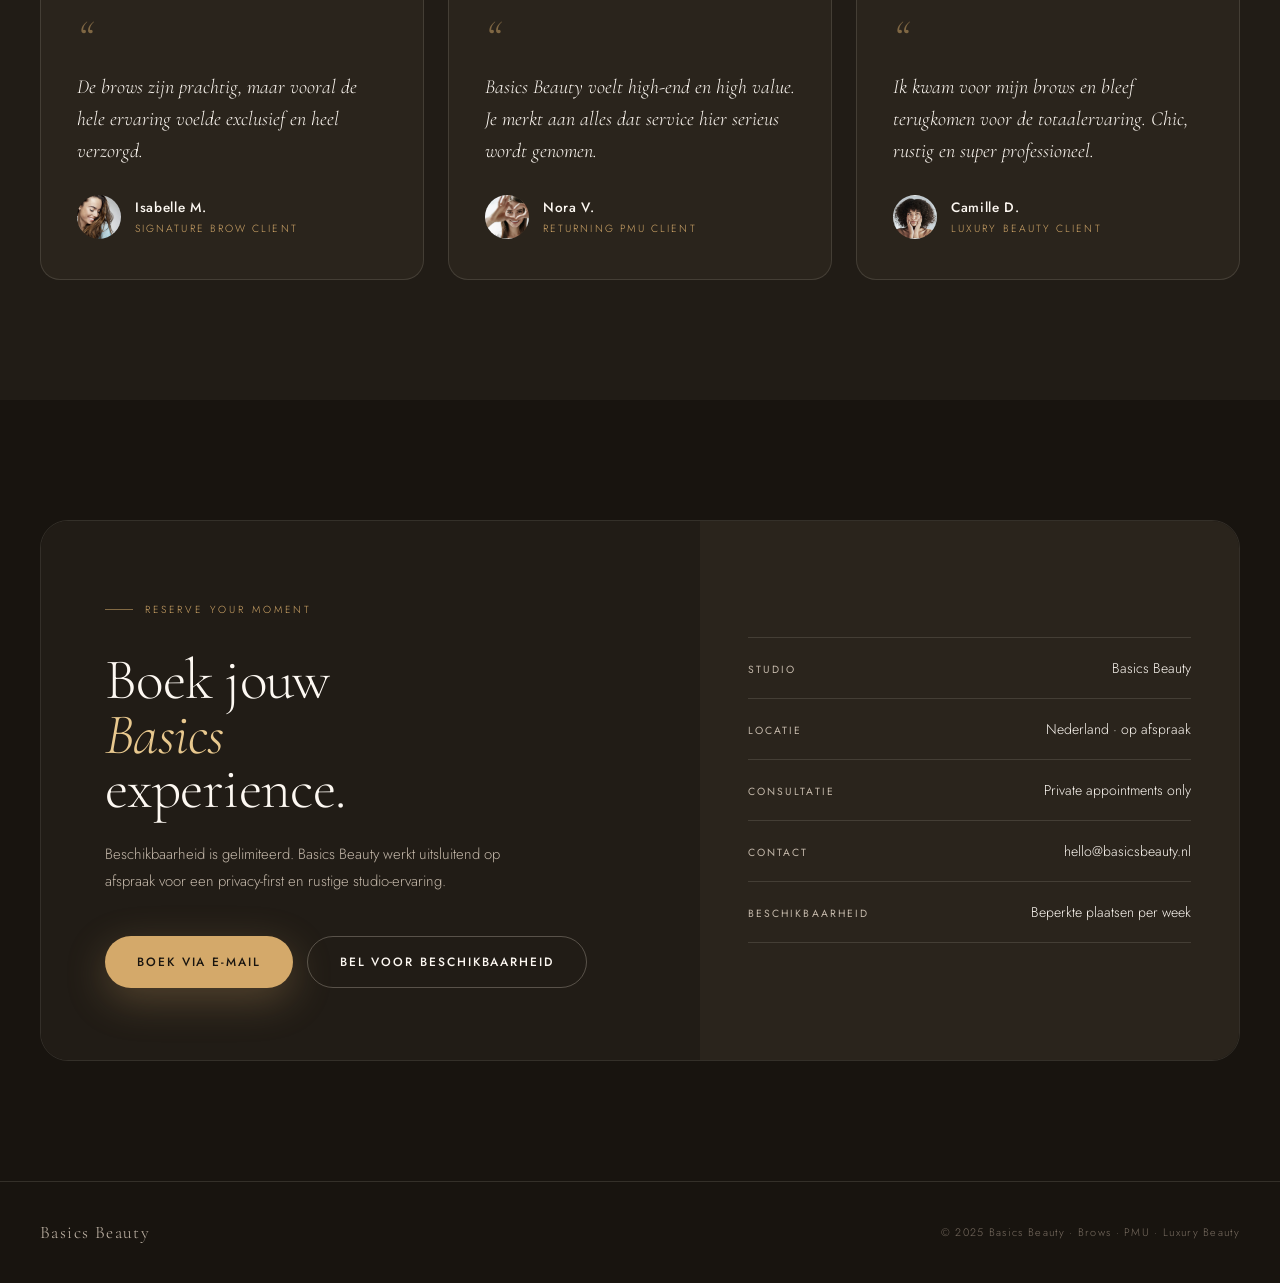
==== commit e6686d12: "Remove grey color from disabled nav items - show normal style" ====
--- a/index super stylish.html
+++ b/index super stylish.html
@@ -879,7 +879,7 @@
     }
     .test-nav a.active { font-weight: 600; }
     .nav-wrap { top: 32px !important; }
-    .nav-links a[disabled] { cursor: default; color: rgba(255,255,255,0.3) !important; pointer-events: none; }
+    .nav-links a[disabled] { cursor: default; pointer-events: none; }
   </style>
 </head>
 <body>
